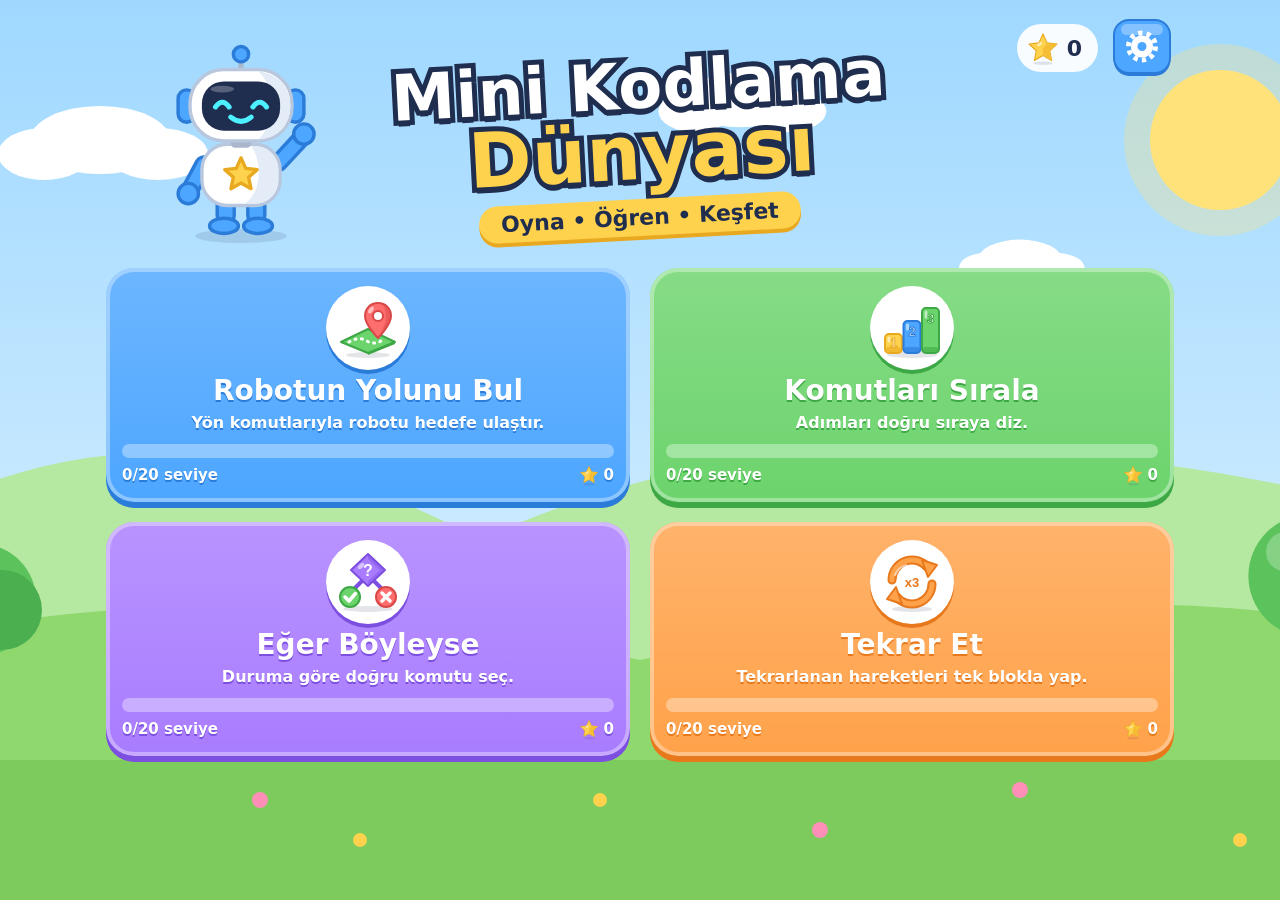
==== index.html @ a9fd4065 "refactor: son kontrol, temizlik ve README - Geçici deneme oyunu ve stilleri kaldırıldı - Kullanılmay" ====
<!doctype html>
<html lang="tr">
<head>
  <meta charset="utf-8">
  <meta name="viewport" content="width=device-width, initial-scale=1">
  <title>Mini Kodlama Dünyası</title>
  <link rel="icon" href="assets/icons/star.svg">
  <link rel="stylesheet" href="css/base.css">
  <link rel="stylesheet" href="css/screens/home.css">
  <link rel="stylesheet" href="css/screens/level-select.css">
  <link rel="stylesheet" href="css/screens/game.css">
  <link rel="stylesheet" href="css/games/path-finder.css">
  <link rel="stylesheet" href="css/games/command-order.css">
  <link rel="stylesheet" href="css/games/if-then.css">
  <link rel="stylesheet" href="css/games/repeat.css">
</head>
<body>
  <main id="app" class="app"></main>

  <!-- Sıra önemlidir: önce çekirdek, sonra oyunlar, ekranlar ve en son app.js -->
  <script src="js/core/config.js"></script>
  <script src="js/core/storage.js"></script>
  <script src="js/core/stars.js"></script>
  <script src="js/core/progress.js"></script>
  <script src="js/core/dom.js"></script>
  <script src="js/core/components.js"></script>
  <script src="js/core/drag-drop.js"></script>
  <script src="js/core/router.js"></script>
  <script src="js/core/games-registry.js"></script>
  <script src="js/games/path-finder/engine.js"></script>
  <script src="js/games/path-finder/levels.js"></script>
  <script src="js/games/path-finder/board-view.js"></script>
  <script src="js/games/path-finder/game.js"></script>
  <script src="js/games/command-order/engine.js"></script>
  <script src="js/games/command-order/levels.js"></script>
  <script src="js/games/command-order/game.js"></script>
  <script src="js/games/if-then/engine.js"></script>
  <script src="js/games/if-then/levels.js"></script>
  <script src="js/games/if-then/scene-view.js"></script>
  <script src="js/games/if-then/game.js"></script>
  <script src="js/games/repeat/engine.js"></script>
  <script src="js/games/repeat/levels.js"></script>
  <script src="js/games/repeat/game.js"></script>
  <script src="js/screens/settings-dialog.js"></script>
  <script src="js/screens/home-screen.js"></script>
  <script src="js/screens/level-select-screen.js"></script>
  <script src="js/screens/game-screen.js"></script>
  <script src="js/app.js"></script>
</body>
</html>
---- css/base.css ----
/* Ortak stiller: renk paleti, yazı, butonlar, kartlar ve üst çubuk.
   Renkler assets/ klasöründeki görsellerle aynı paletten gelir. */
:root {
  --yellow: #ffd24d;
  --yellow-dark: #e8a920;
  --blue: #4da6ff;
  --blue-dark: #2b7bd9;
  --green: #6cd46c;
  --green-dark: #3da845;
  --purple: #a97cff;
  --purple-dark: #7c4fe0;
  --orange: #ffa24a;
  --orange-dark: #e8781c;
  --red: #ff6e6e;
  --red-dark: #d94848;
  --navy: #1f2d4f;
  --white: #ffffff;
  --panel: rgba(255, 255, 255, 0.92);
  --shadow: rgba(31, 45, 79, 0.15);

  --radius-lg: 28px;
  --radius-md: 18px;
  --lip: 6px; /* Butonların altındaki kabarık kenar */
  --touch: 64px; /* Çocuk parmağı için en küçük dokunma alanı */
  --font: "Nunito", "Baloo 2", "Segoe UI Rounded", "Segoe UI", system-ui, sans-serif;
}

* { box-sizing: border-box; }

html, body { margin: 0; min-height: 100%; }

body {
  font-family: var(--font);
  font-size: 18px;
  color: var(--navy);
  background: #bde7ff url("../assets/backgrounds/meadow.svg") center / cover no-repeat fixed;
  -webkit-tap-highlight-color: transparent;
}

img { display: block; }

button {
  font: inherit;
  color: inherit;
  cursor: pointer;
  touch-action: manipulation;
}

button:disabled { cursor: not-allowed; }

:focus-visible { outline: 4px solid var(--navy); outline-offset: 3px; }

.app {
  max-width: 1100px;
  min-height: 100vh;
  margin: 0 auto;
  padding: 16px;
}

.screen { display: flex; flex-direction: column; gap: 20px; }

/* Renk sınıfları: oyun kartları ve zorluk grupları bunları kullanır */
.color-blue, .group-medium { --tone: var(--blue); --tone-dark: var(--blue-dark); }
.color-green, .group-easy { --tone: var(--green); --tone-dark: var(--green-dark); }
.color-purple, .group-hard { --tone: var(--purple); --tone-dark: var(--purple-dark); }
.color-orange { --tone: var(--orange); --tone-dark: var(--orange-dark); }
.group-expert { --tone: var(--red); --tone-dark: var(--red-dark); }

/* Üst çubuk */
.top-bar {
  display: grid;
  grid-template-columns: 1fr auto 1fr;
  align-items: center;
  gap: 12px;
}

.top-bar-side { display: flex; align-items: center; gap: 10px; min-width: 0; }
.top-bar-right { justify-content: flex-end; }

.top-bar-title {
  display: flex;
  align-items: center;
  justify-content: center;
  gap: 10px;
  margin: 0;
  padding: 8px 24px;
  text-align: center;
  font-size: clamp(22px, 4vw, 34px);
  background: var(--panel);
  border-radius: var(--radius-md);
  box-shadow: 0 var(--lip) 0 var(--shadow);
}

.top-bar-icon { width: 44px; height: 44px; flex-shrink: 0; }

/* Butonlar */
.icon-button {
  width: var(--touch);
  height: var(--touch);
  padding: 0;
  border: 0;
  background: none;
  flex-shrink: 0;
  transition: transform 0.1s;
}

.icon-button img { width: 100%; height: 100%; }
.icon-button:active { transform: translateY(3px); }

.btn {
  min-height: var(--touch);
  padding: 0 28px;
  border: 0;
  border-radius: var(--radius-md);
  font-size: 20px;
  font-weight: 800;
  color: var(--white);
  background: var(--tone);
  box-shadow: 0 var(--lip) 0 var(--tone-dark);
  text-shadow: 0 2px 0 var(--tone-dark);
  transition: transform 0.1s, box-shadow 0.1s;
}

.btn:not(:disabled):active { transform: translateY(var(--lip)); box-shadow: none; }
.btn:disabled { opacity: 0.5; }
.btn-primary { --tone: var(--green); --tone-dark: var(--green-dark); }
.btn-secondary { --tone: var(--blue); --tone-dark: var(--blue-dark); }
.btn-danger { --tone: var(--red); --tone-dark: var(--red-dark); }
.btn-hint { --tone: var(--purple); --tone-dark: var(--purple-dark); }

.button-row { display: flex; flex-wrap: wrap; justify-content: center; gap: 12px; }

/* Kart ve yıldızlar */
.card {
  padding: 24px;
  background: var(--panel);
  border-radius: var(--radius-lg);
  box-shadow: 0 var(--lip) 0 var(--shadow);
}

.star-counter {
  display: flex;
  align-items: center;
  gap: 6px;
  padding: 6px 16px 6px 8px;
  font-size: 22px;
  font-weight: 800;
  background: var(--panel);
  border-radius: 999px;
}

.star-counter img { width: 36px; height: 36px; }
.star-row { display: flex; gap: 2px; }
.star-row img { width: 22px; height: 22px; }

/* İlerleme çubuğu */
.progress-bar {
  height: 14px;
  overflow: hidden;
  background: var(--shadow);
  border-radius: 999px;
}

.progress-bar-fill {
  display: block;
  width: var(--value, 0%);
  height: 100%;
  background: var(--green);
  border-radius: inherit;
  transition: width 0.4s;
}

/* Ayarlar penceresi */
.dialog {
  max-width: min(420px, calc(100vw - 32px));
  padding: 28px;
  border: 0;
  border-radius: var(--radius-lg);
  color: var(--navy);
  text-align: center;
}

.dialog[open] { display: flex; flex-direction: column; gap: 16px; }
.dialog h2, .dialog p { margin: 0; }
.dialog::backdrop { background: rgba(31, 45, 79, 0.45); }

/* Dar ekranlar (telefon) */
@media (max-width: 560px) {
  :root { --touch: 56px; }
  .top-bar { grid-template-columns: auto 1fr auto; gap: 8px; }
  .top-bar-title { padding: 6px 12px; gap: 6px; }
  .top-bar-icon { width: 32px; height: 32px; }
  .star-counter { font-size: 18px; padding: 4px 12px 4px 6px; }
  .star-counter img { width: 28px; height: 28px; }
}

/* Sürükle-bırak */
.is-draggable { touch-action: none; user-select: none; -webkit-user-select: none; }
.is-draggable img { -webkit-user-drag: none; }
.is-drag-source { opacity: 0.35; }
.is-drop-over { outline: 4px dashed var(--navy); outline-offset: 2px; }

.drag-ghost {
  position: fixed;
  top: 0;
  left: 0;
  z-index: 100;
  margin: 0;
  pointer-events: none;
  opacity: 0.9;
  rotate: 3deg;
}
---- css/screens/home.css ----
/* Ana ekran */
.home-header {
  display: flex;
  justify-content: flex-end;
  align-items: center;
  gap: 12px;
}

/* Başlık satırı: geniş ekranda robot solda, logo ortada.
   Üçüncü boş sütun, logonun sayfanın tam ortasında kalmasını sağlar. */
.home-hero {
  display: grid;
  grid-template-columns: 1fr auto 1fr;
  align-items: center;
  gap: 16px;
  margin-top: -56px; /* Logo, yıldız sayacıyla aynı satıra yaklaşsın */
  pointer-events: none;
}

/* Logo: yazı olarak çizilir, böylece her boyutta net görünür */
.home-title {
  grid-column: 2;
  display: flex;
  flex-direction: column;
  align-items: center;
  gap: 10px;
}

.logo {
  display: flex;
  flex-direction: column;
  align-items: center;
  margin: 0;
  line-height: 0.95;
  font-weight: 900;
  letter-spacing: 0.5px;
  transform: rotate(-3deg);
}

.logo span {
  paint-order: stroke fill;
  -webkit-text-stroke: 10px var(--navy);
  text-shadow: 0 6px 0 var(--navy);
}

.logo-top { font-size: clamp(36px, 7vw, 64px); color: var(--white); }
.logo-bottom { font-size: clamp(42px, 8vw, 76px); color: var(--yellow); }

.home-tagline {
  margin: 0;
  padding: 6px 22px;
  font-size: clamp(17px, 2.4vw, 22px);
  font-weight: 900;
  color: var(--navy);
  background: var(--yellow);
  border-radius: 999px;
  box-shadow: 0 4px 0 var(--yellow-dark);
  transform: rotate(-3deg);
}

.home-robot {
  grid-column: 1;
  grid-row: 1;
  width: 170px;
  height: auto;
  justify-self: center;
  animation: robot-wave 3s ease-in-out infinite;
  transform-origin: bottom center;
}

@keyframes robot-wave {
  0%, 100% { transform: rotate(0deg); }
  50% { transform: rotate(-3deg) translateY(-6px); }
}

.game-grid {
  display: grid;
  grid-template-columns: repeat(2, 1fr);
  gap: 20px;
}

/* Oyun kartı */
.game-card {
  display: flex;
  flex-direction: column;
  align-items: center;
  gap: 6px;
  padding: 18px 16px 16px;
  border: 0;
  border-radius: var(--radius-lg);
  text-align: center;
  color: var(--white);
  background: linear-gradient(to bottom, rgba(255, 255, 255, 0.18), rgba(255, 255, 255, 0)) var(--tone);
  box-shadow: 0 var(--lip) 0 var(--tone-dark), inset 0 0 0 4px rgba(255, 255, 255, 0.35);
  text-shadow: 0 2px 0 var(--tone-dark);
  transition: transform 0.1s, box-shadow 0.1s;
}

.game-card:hover { transform: translateY(-3px); }
.game-card:active { transform: translateY(var(--lip)); box-shadow: inset 0 0 0 4px rgba(255, 255, 255, 0.35); }

.game-card-icon {
  display: grid;
  place-items: center;
  width: 84px;
  height: 84px;
  background: var(--white);
  border-radius: 50%;
  box-shadow: 0 4px 0 var(--tone-dark);
}

.game-card-icon img { width: 64px; height: 64px; }
.game-card-title { font-size: clamp(22px, 2.6vw, 28px); font-weight: 900; line-height: 1.1; }
.game-card-desc { font-size: 16px; font-weight: 700; }

.game-card-progress {
  display: flex;
  flex-direction: column;
  gap: 6px;
  width: 100%;
  margin-top: 6px;
}

.game-card-stats {
  display: flex;
  justify-content: space-between;
  align-items: center;
  font-size: 15px;
  font-weight: 800;
}

.game-card-stars { display: flex; align-items: center; gap: 4px; }
.game-card-stars img { width: 22px; height: 22px; }

/* Kartın üzerinde beyaz ilerleme çubuğu */
.game-card .progress-bar { background: rgba(255, 255, 255, 0.35); }
.game-card .progress-bar-fill { background: var(--white); }

/* Tablet: robot küçülür, başlığın solunda kalır */
@media (max-width: 860px) {
  .home-hero { margin-top: -40px; }
  .home-robot { width: 120px; }
}

/* Telefon: kartlar tek sütun. Logo ortalamak yerine robotun yanındaki alanı doldurur. */
@media (max-width: 560px) {
  .game-grid { grid-template-columns: 1fr; }
  .home-hero { grid-template-columns: auto 1fr; gap: 8px; margin-top: 0; }
  .home-title { grid-column: 2; }
  .home-robot { width: 76px; }
  .logo-top { font-size: 28px; }
  .logo-bottom { font-size: 34px; }
  .logo span { -webkit-text-stroke-width: 7px; text-shadow: 0 3px 0 var(--navy); }
  .home-tagline { padding: 4px 14px; font-size: 15px; }
}

@media (prefers-reduced-motion: reduce) {
  .home-robot { animation: none; }
}
---- css/screens/level-select.css ----
/* Seviye seçimi */
.level-groups {
  display: grid;
  grid-template-columns: repeat(4, 1fr);
  gap: 18px;
  align-items: start;
}

@media (max-width: 960px) {
  .level-groups { grid-template-columns: repeat(2, 1fr); }
}

@media (max-width: 560px) {
  .level-groups { grid-template-columns: 1fr; }
}

/* Grup paneli: başlık grubun renginde, gövde aynı rengin açık tonunda */
.level-group {
  overflow: hidden;
  background: color-mix(in srgb, var(--tone) 14%, var(--white));
  border: 4px solid var(--tone);
  border-radius: var(--radius-lg);
  box-shadow: 0 var(--lip) 0 var(--tone-dark);
}

.level-group-title {
  display: flex;
  align-items: center;
  justify-content: space-between;
  gap: 8px;
  margin: 0;
  padding: 10px 16px;
  font-size: 26px;
  color: var(--white);
  background: var(--tone);
  text-shadow: 0 2px 0 var(--tone-dark);
}

.level-group-count {
  padding: 2px 12px;
  font-size: 17px;
  background: rgba(255, 255, 255, 0.28);
  border-radius: 999px;
}

.group-lock { width: 32px; height: 32px; }

.level-group-hint {
  margin: 12px 14px 0;
  padding: 6px 10px;
  text-align: center;
  font-size: 15px;
  font-weight: 800;
  color: var(--tone-dark);
  background: var(--white);
  border-radius: var(--radius-md);
}

/* Kilitli grup soluk görünür */
.level-group.is-locked {
  background: color-mix(in srgb, var(--tone) 6%, var(--white));
  border-color: color-mix(in srgb, var(--tone) 55%, var(--white));
  box-shadow: 0 var(--lip) 0 var(--shadow);
}

.level-group.is-locked .level-group-title { background: color-mix(in srgb, var(--tone) 55%, var(--white)); }

.level-list { display: flex; flex-direction: column; gap: 10px; padding: 14px; }

/* Seviye butonu */
.level-button {
  display: flex;
  align-items: center;
  justify-content: space-between;
  gap: 12px;
  min-height: var(--touch);
  padding: 6px 16px 6px 6px;
  border: 0;
  border-radius: 999px;
  background: var(--white);
  box-shadow: 0 4px 0 var(--shadow);
  transition: transform 0.1s, box-shadow 0.1s;
}

.level-button:not(:disabled):hover { transform: translateY(-2px); }
.level-button:not(:disabled):active { transform: translateY(4px); box-shadow: none; }
.level-button.is-locked { opacity: 0.6; box-shadow: none; background: rgba(255, 255, 255, 0.6); }
.level-button.is-locked .level-number { filter: grayscale(0.6); }

/* Sıradaki seviye: nabız gibi atan bir halka ile vurgulanır */
.level-button.is-next {
  box-shadow: 0 4px 0 var(--shadow), 0 0 0 4px var(--yellow);
  animation: next-level-pulse 1.6s ease-in-out infinite;
}

@keyframes next-level-pulse {
  0%, 100% { box-shadow: 0 4px 0 var(--shadow), 0 0 0 4px var(--yellow); }
  50% { box-shadow: 0 4px 0 var(--shadow), 0 0 0 9px rgba(255, 210, 77, 0.45); }
}

@media (prefers-reduced-motion: reduce) {
  .level-button.is-next { animation: none; }
}

.level-number {
  display: grid;
  place-items: center;
  width: 48px;
  height: 48px;
  font-size: 22px;
  font-weight: 900;
  color: var(--white);
  background: var(--tone);
  border-radius: 50%;
  box-shadow: inset 0 -4px 0 var(--tone-dark);
  text-shadow: 0 2px 0 var(--tone-dark);
}

.level-button .star-row img { width: 28px; height: 28px; }
.level-lock { width: 30px; height: 30px; }
---- css/screens/game.css ----
/* Oyun ekranı */
.level-badge {
  padding: 8px 16px;
  font-weight: 800;
  white-space: nowrap;
  color: var(--white);
  background: var(--tone);
  border-radius: 999px;
  text-shadow: 0 2px 0 var(--tone-dark);
}

/* Oyunlarda robotun konuşma balonu */
.speech-bubble { display: flex; align-items: center; gap: 12px; }
.speech-robot { width: 56px; height: auto; flex-shrink: 0; }

.speech-message {
  flex: 1;
  margin: 0;
  padding: 12px 18px;
  font-size: 20px;
  font-weight: 800;
  background: var(--panel);
  border-radius: var(--radius-md);
  box-shadow: 0 4px 0 var(--shadow);
}

/* Oyunların ortak dış düzeni: balon, oyun alanı ve kontroller alt alta */
.game-layout { display: flex; flex-direction: column; gap: 16px; width: 100%; }

/* Tek sütun ekran genişliğini aşmaz; içeriği geniş oyunlar (ör. uzun yol) kendi içinde kayar */
.game-stage { display: grid; grid-template-columns: minmax(0, 1fr); place-items: center; min-height: 50vh; }

.result-panel {
  display: flex;
  flex-direction: column;
  align-items: center;
  gap: 16px;
  max-width: 560px;
  text-align: center;
}

.result-panel h2 { margin: 0; font-size: 28px; }
.result-panel .star-row img { width: 64px; height: 64px; }

@media (max-width: 560px) {
  .level-badge { padding: 6px 10px; font-size: 13px; white-space: normal; text-align: center; }
  .game-screen .top-bar-title { font-size: 18px; }
  .speech-message { font-size: 17px; padding: 10px 14px; }
  .speech-robot { width: 44px; }
}
---- css/games/path-finder.css ----
/* Robotun Yolunu Bul */

/* Harita solda, kontroller sağda */
.pf-main {
  display: grid;
  grid-template-columns: 1fr auto;
  align-items: start;
  gap: 16px;
}

/* Izgara harita */
.pf-board {
  position: relative;
  display: grid;
  /* Satır ve sütunlar eşit tutulur; taş görseli bulunduğu satırı büyütmez, iz kareleri hizalı kalır */
  grid-template-columns: repeat(var(--cols), minmax(0, 1fr));
  grid-template-rows: repeat(var(--rows), minmax(0, 1fr));
  width: 100%;
  max-width: calc(var(--cols) * 104px);
  aspect-ratio: var(--cols) / var(--rows);
  justify-self: center;
  overflow: hidden;
  border: 6px solid var(--green-dark);
  border-radius: var(--radius-md);
  box-shadow: 0 var(--lip) 0 rgba(31, 45, 79, 0.2);
}

.pf-tile { display: grid; place-items: center; min-width: 0; min-height: 0; }
.tile-light { background: #a6e682; }
.tile-dark { background: #92da6c; }
.tile-water { background: url("../../assets/puzzles/tile-water.svg") center / cover; }
.pf-object { width: 80%; height: 80%; }

/* Haritanın üstündeki parçalar: robot, bayrak, altın, ipucu işareti */
.pf-piece {
  position: absolute;
  top: 0;
  left: 0;
  display: grid;
  place-items: center;
  width: calc(100% / var(--cols));
  height: calc(100% / var(--rows));
  transform: translate(calc(var(--x) * 100%), calc(var(--y) * 100%));
  pointer-events: none;
}

.pf-piece[hidden] { display: none; }
.pf-piece img { width: 78%; height: 78%; object-fit: contain; }

.pf-start, .pf-trail { z-index: 1; }
.pf-goal, .pf-coin { z-index: 2; }
.pf-hint-marker { z-index: 3; }
.pf-robot { z-index: 4; transition: transform 0.4s ease-in-out; }
.pf-robot img { width: 88%; height: 88%; }

/* Başlangıç karesi: kesik çizgili lacivert çerçeve */
.pf-start::after {
  content: "";
  width: 88%;
  height: 88%;
  border: 4px dashed var(--navy);
  border-radius: 14px;
  background: rgba(255, 255, 255, 0.35);
}

/* Robotun izi: sarı zemin üstünde gidilen yönü gösteren ok */
.pf-trail::before,
.pf-trail::after { content: ""; grid-area: 1 / 1; }

.pf-trail::before {
  width: 100%;
  height: 100%;
  background: rgba(255, 210, 77, 0.45);
}

.pf-trail::after {
  width: 40%;
  height: 40%;
  background: var(--navy);
  clip-path: var(--arrow);
  animation: pf-trail-in 0.3s ease-out;
}

/* Her yön için ayrı ok şekli; döndürme kenarlarda ince çizgi bıraktığı için kullanılmaz */
.pf-trail[data-direction="right"] { --arrow: polygon(0 30%, 50% 30%, 50% 0, 100% 50%, 50% 100%, 50% 70%, 0 70%); }
.pf-trail[data-direction="left"] { --arrow: polygon(100% 30%, 50% 30%, 50% 0, 0 50%, 50% 100%, 50% 70%, 100% 70%); }
.pf-trail[data-direction="down"] { --arrow: polygon(30% 0, 70% 0, 70% 50%, 100% 50%, 50% 100%, 0 50%, 30% 50%); }
.pf-trail[data-direction="up"] { --arrow: polygon(30% 100%, 70% 100%, 70% 50%, 100% 50%, 50% 0, 0 50%, 30% 50%); }

@keyframes pf-trail-in {
  from { opacity: 0; scale: 0.4; }
}

.pf-coin.is-collected img { animation: coin-collect 0.5s forwards; }

@keyframes coin-collect {
  50% { transform: scale(1.4) translateY(-20%); opacity: 1; }
  100% { transform: scale(0.4) translateY(-60%); opacity: 0; }
}

.pf-hint-marker::after {
  content: "";
  width: 86%;
  height: 86%;
  border: 5px dashed var(--yellow);
  border-radius: 14px;
  background: rgba(255, 210, 77, 0.35);
  animation: pf-pulse 1s ease-in-out infinite;
}

/* Çarpma: robot gideceği yöne doğru sarsılır */
.pf-robot[data-direction="up"] { --bx: 0; --by: -1; }
.pf-robot[data-direction="down"] { --bx: 0; --by: 1; }
.pf-robot[data-direction="left"] { --bx: -1; --by: 0; }
.pf-robot[data-direction="right"] { --bx: 1; --by: 0; }
.pf-robot.is-bumping img { animation: pf-bump 0.4s ease-in-out; }

@keyframes pf-bump {
  40% { transform: translate(calc(var(--bx) * 22%), calc(var(--by) * 22%)) rotate(6deg); }
  70% { transform: translate(calc(var(--bx) * -6%), calc(var(--by) * -6%)) rotate(-4deg); }
}

.pf-robot.is-happy img { animation: pf-jump 0.45s ease-in-out 2; }

@keyframes pf-jump {
  50% { transform: translateY(-22%); }
}

@keyframes pf-pulse {
  50% { transform: scale(0.88); opacity: 0.6; }
}

/* Kontrol paneli */
.pf-controls {
  display: flex;
  flex-direction: column;
  align-items: stretch;
  gap: 14px;
  width: 270px;
  padding: 18px;
}

.pf-pad {
  display: grid;
  grid-template-columns: repeat(3, 72px);
  grid-template-areas: ". up ." "left . right" ". down .";
  justify-content: center;
  gap: 4px;
}

.pad-up { grid-area: up; }
.pad-left { grid-area: left; }
.pad-right { grid-area: right; }
.pad-down { grid-area: down; }

.pf-pad-button {
  width: 72px;
  height: 72px;
  padding: 0;
  border: 0;
  border-radius: 20px;
  background: none;
  transition: transform 0.1s;
}

.pf-pad-button img { width: 100%; height: 100%; }
.pf-pad-button:not(:disabled):active { transform: translateY(4px); }
.pf-pad-button:disabled { opacity: 0.45; }
.pf-pad-button.is-hint { animation: pf-hint-ring 1s ease-in-out infinite; }

@keyframes pf-hint-ring {
  50% { box-shadow: 0 0 0 8px rgba(255, 210, 77, 0.8); }
}

.pf-run { min-height: 72px; font-size: 26px; }

.pf-secondary-actions { display: grid; grid-template-columns: repeat(3, 1fr); gap: 8px; }
.pf-secondary-actions .btn { min-height: 52px; padding: 0 6px; font-size: 16px; }

/* Komut listesi: komutlar soldan dizilir, satır dolunca alta geçer.
   Sayaç kutunun sağ üst köşesinde rozet olarak durur; kutu boşken satırın sağında görünür. */
.pf-program {
  --chip-size: 64px;
  position: relative;
  display: grid;
  gap: 8px;
  padding: 18px 18px 12px;
}

.pf-program-count {
  position: absolute;
  top: -14px;
  right: 18px;
  z-index: 1;
  padding: 2px 12px;
  font-weight: 800;
  white-space: nowrap;
  background: var(--white);
  border-radius: 999px;
  box-shadow: 0 2px 0 var(--shadow);
}

.pf-program-list:empty { display: none; }
.pf-program-list:empty + .pf-program-count { position: static; justify-self: end; background: var(--shadow); box-shadow: none; }
.pf-program:has(.pf-program-list:empty) { padding-top: 12px; }

.pf-program-list {
  display: flex;
  flex-wrap: wrap;
  gap: 10px;
  margin: 0;
  padding: 6px 0 0 6px;
  list-style: none;
}

.pf-chip {
  position: relative;
  width: var(--chip-size);
  height: var(--chip-size);
  padding: 0;
  border: 0;
  border-radius: 18px;
  background: none;
  transition: transform 0.15s, box-shadow 0.15s;
}

.pf-chip img { width: 100%; height: 100%; }

.pf-chip-number {
  position: absolute;
  top: -6px;
  left: -6px;
  display: grid;
  place-items: center;
  width: 24px;
  height: 24px;
  font-size: 13px;
  font-weight: 900;
  color: var(--white);
  background: var(--navy);
  border-radius: 50%;
}

.pf-chip.is-selected { transform: translateY(-4px); box-shadow: 0 0 0 4px var(--navy); }
.pf-chip.is-active { transform: scale(1.12); box-shadow: 0 0 0 5px var(--yellow); }
.pf-chip.is-wrong { box-shadow: 0 0 0 5px var(--red); animation: pf-shake 0.4s; }

@keyframes pf-shake {
  25% { transform: translateX(-5px); }
  75% { transform: translateX(5px); }
}

.pf-edit-bar { display: flex; flex-wrap: wrap; gap: 8px; }
.pf-edit-bar[hidden] { display: none; }
.pf-edit-button { --tone: var(--blue); --tone-dark: var(--blue-dark); min-height: 52px; padding: 0 16px; font-size: 17px; }

/* Tablet ve telefon: kontroller haritanın altına iner.
   Yön tuşları solda, Başlat sağda, diğer butonlar alt satırda. */
@media (max-width: 760px) {
  .pf-main { grid-template-columns: 1fr; }
  .pf-controls {
    display: grid;
    grid-template-columns: auto 1fr;
    align-items: center;
    width: 100%;
  }
  .pf-run { align-self: center; justify-self: center; width: min(100%, 200px); }
  .pf-secondary-actions { grid-column: 1 / -1; }
}

@media (max-width: 560px) {
  .pf-pad { grid-template-columns: repeat(3, 52px); }
  .pf-pad-button { width: 52px; height: 52px; }
  .pf-controls { padding: 12px; gap: 10px; }
  .pf-run { min-height: 64px; padding: 0 10px; font-size: 22px; white-space: nowrap; }
  .pf-secondary-actions .btn { min-height: 48px; }
  .pf-program { --chip-size: 54px; padding: 18px 12px 12px; }
  .pf-program-count { right: 12px; font-size: 15px; }
}

@media (prefers-reduced-motion: reduce) {
  .pf-robot { transition-duration: 0.12s; }
  .pf-hint-marker::after, .pf-pad-button.is-hint { animation: none; }
}
---- css/games/command-order.css ----
/* Komutları Sırala */

/* Görev kartı solda, kutular ve kartlar sağda */
.co-main {
  display: grid;
  grid-template-columns: 220px 1fr;
  align-items: start;
  gap: 16px;
}

.co-task {
  display: flex;
  flex-direction: column;
  align-items: center;
  gap: 8px;
  padding: 20px 14px;
  text-align: center;
}

.co-task-icon { font-size: 96px; line-height: 1; }
.co-task-title { margin: 0; font-size: 24px; }

/* Kart ve kutu boyutu tek yerde tanımlanır */
.co-board {
  --card-w: 132px;
  --card-h: 112px;
  display: flex;
  flex-direction: column;
  gap: 16px;
  padding: 18px;
}

/* Numaralı kutular; Zor ve Uzman seviyelerinde aşama başlıklarıyla gruplanır */
.co-slots { display: flex; flex-wrap: wrap; justify-content: center; gap: 12px 20px; }
.co-stage { display: flex; flex-direction: column; gap: 6px; }

.co-stage-title {
  margin: 0;
  padding: 2px 12px;
  align-self: flex-start;
  font-size: 15px;
  font-weight: 800;
  color: var(--white);
  background: var(--navy);
  border-radius: 999px;
}

.co-stage-slots { display: flex; flex-wrap: wrap; gap: 10px; }

.co-slot {
  width: var(--card-w);
  height: var(--card-h);
  border-radius: 18px;
}

.co-slot-empty {
  width: 100%;
  height: 100%;
  font: inherit;
  font-size: 36px;
  font-weight: 900;
  color: rgba(31, 45, 79, 0.35);
  background: rgba(31, 45, 79, 0.06);
  border: 4px dashed rgba(31, 45, 79, 0.3);
  border-radius: 18px;
}

.co-slot.is-target .co-slot-empty {
  color: var(--navy);
  border-color: var(--navy);
  background: rgba(255, 210, 77, 0.35);
}

.co-slot.is-wrong .co-card { box-shadow: 0 0 0 5px var(--red); animation: co-shake 0.4s; }
.co-slot.is-hint .co-slot-empty,
.co-slot.is-hint .co-card { animation: co-hint 1s ease-in-out infinite; }
.co-slots.is-solved .co-card { animation: co-pop 0.5s ease-out; }

/* Karışık kartların durduğu havuz */
.co-pool {
  display: flex;
  flex-wrap: wrap;
  justify-content: center;
  gap: 10px;
  min-height: 132px;
  padding: 10px;
  border-top: 3px solid rgba(31, 45, 79, 0.12);
  border-radius: 18px;
}

.co-pool:empty::before {
  content: "Bütün kartlar yerleşti";
  align-self: center;
  font-weight: 800;
  color: rgba(31, 45, 79, 0.45);
}

/* Adım kartı: üstte büyük resim, altta kısa yazı */
.co-card {
  --tone: var(--blue);
  --tone-dark: var(--blue-dark);
  display: flex;
  flex-direction: column;
  align-items: center;
  justify-content: center;
  gap: 4px;
  width: var(--card-w);
  height: var(--card-h);
  padding: 6px;
  font: inherit;
  color: var(--white);
  background: var(--tone);
  border: 0;
  border-radius: 18px;
  box-shadow: 0 var(--lip) 0 var(--tone-dark);
  transition: transform 0.1s;
}

.co-card:not(:disabled):active { transform: translateY(3px); }
.co-card.is-hint { animation: co-hint 1s ease-in-out infinite; }
.co-card-icon { font-size: 40px; line-height: 1; }
/* Uzun kelime kartın dışına taşmasın diye gerekirse bölünür */
.co-card-text { font-size: 16px; font-weight: 800; line-height: 1.15; overflow-wrap: anywhere; text-shadow: 0 2px 0 var(--tone-dark); }

.co-tone-1 { --tone: var(--green); --tone-dark: var(--green-dark); }
.co-tone-2 { --tone: var(--orange); --tone-dark: var(--orange-dark); }
.co-tone-3 { --tone: var(--purple); --tone-dark: var(--purple-dark); }
.co-tone-4 { --tone: var(--red); --tone-dark: var(--red-dark); }

.co-actions { display: grid; grid-template-columns: 2fr 1fr 1fr; gap: 10px; }
.co-actions .btn { min-height: 60px; padding: 0 10px; }
.co-check { font-size: 22px; }

@keyframes co-shake {
  25% { transform: translateX(-5px); }
  75% { transform: translateX(5px); }
}

@keyframes co-hint {
  50% { box-shadow: 0 0 0 8px rgba(255, 210, 77, 0.9); }
}

@keyframes co-pop {
  50% { transform: scale(1.08); }
}

/* Tablet ve telefon: görev kartı üstte yatay bir şerit olur */
@media (max-width: 760px) {
  .co-main { grid-template-columns: 1fr; }
  .co-task { flex-direction: row; justify-content: center; padding: 10px 14px; }
  .co-task-icon { font-size: 48px; }
  .co-task-title { font-size: 22px; }
}

@media (max-width: 560px) {
  /* Üç kart yan yana sığar */
  .co-board { --card-w: 100px; --card-h: 94px; padding: 10px; gap: 12px; }
  .co-slots { gap: 8px 10px; }
  .co-stage-slots { gap: 8px; }
  .co-card { padding: 3px; }
  .co-card-icon { font-size: 28px; }
  .co-card-text { font-size: 14px; }
  .co-slot-empty { font-size: 28px; }
  .co-pool { gap: 8px; min-height: 100px; padding: 8px 0; }
  .co-actions .btn { min-height: 54px; font-size: 16px; }
  .co-check { font-size: 18px; }
}

@media (prefers-reduced-motion: reduce) {
  .co-card.is-hint, .co-slot.is-hint .co-slot-empty, .co-slot.is-hint .co-card { animation: none; outline: 5px solid var(--yellow); }
}
---- css/games/if-then.css ----
/* Eğer Böyleyse */

/* Robotun yolu: başlangıç, yol kareleri ve bayrak tek sırada. Dar ekranda yatay kayar. */
.if-scene { padding: 14px; }
.if-lane-scroll { overflow-x: auto; scrollbar-width: thin; }

.if-lane {
  --cell: 76px;
  position: relative;
  display: grid;
  grid-template-columns: repeat(var(--count), var(--cell));
  width: max-content;
  margin: 0 auto;
}

.if-cell { position: relative; display: grid; place-items: center; width: var(--cell); height: var(--cell); }
.if-path { background: url("../../assets/puzzles/tile-path.svg") center / cover; }
.if-water { background: url("../../assets/puzzles/tile-water.svg") center / cover; }
.if-object { width: 78%; height: 78%; object-fit: contain; transition: transform 0.3s, opacity 0.3s; }

.if-start::after {
  content: "";
  position: absolute;
  inset: 8%;
  border: 4px dashed var(--navy);
  border-radius: 14px;
  opacity: 0.5;
}

/* Kare etkileri: köprü, açılan kapı, toplanan yıldız */
.kind-water.is-bridged::after {
  content: "";
  position: absolute;
  inset: 28% 0;
  background: repeating-linear-gradient(90deg, #b97a3d 0 12px, #8c5a2b 12px 16px);
  border-block: 5px solid #5e3a17;
  animation: if-pop-in 0.3s ease-out;
}

.kind-door.is-open .if-object { transform: perspective(160px) rotateY(-70deg); transform-origin: left center; opacity: 0.6; }
.kind-star.is-collected .if-object { animation: if-collect 0.5s forwards; }
.if-cell.is-wrong { box-shadow: inset 0 0 0 5px var(--red); }
.if-cell.is-hint { animation: if-cell-hint 1s ease-in-out infinite; }

.if-robot {
  position: absolute;
  top: 0;
  left: 0;
  z-index: 2;
  display: grid;
  place-items: center;
  width: var(--cell);
  height: var(--cell);
  transform: translateX(calc(var(--x, 0) * 100%));
  transition: transform 0.5s ease-in-out;
  pointer-events: none;
}

.if-robot img { width: 86%; height: 86%; }
.if-robot.is-jumping img { animation: if-jump 0.6s ease-in-out; }
.if-robot.is-bumping img { animation: if-bump 0.4s ease-in-out; }
.if-robot.is-happy img { animation: if-jump 0.45s ease-in-out 2; }

/* Kurallar solda, bloklar ve düğmeler sağda */
.if-main { display: grid; grid-template-columns: 1fr 1fr; align-items: start; gap: 16px; }
.if-program, .if-side { padding: 18px; }
.if-side { display: flex; flex-direction: column; gap: 14px; }
.if-rules { display: flex; flex-direction: column; gap: 12px; }

/* Kural bloğu: üstte mavi "Eğer ... varsa", altında içeri girmiş hareket kutusu */
.if-rule { display: flex; flex-direction: column; align-items: flex-start; }

.if-rule-head {
  display: flex;
  flex-wrap: wrap;
  align-items: center;
  gap: 8px;
  min-height: 64px;
  padding: 6px 14px;
  font-size: 20px;
  font-weight: 900;
  color: var(--white);
  background: var(--blue);
  border-radius: 16px 16px 16px 0;
  box-shadow: 0 4px 0 var(--blue-dark);
  transition: box-shadow 0.2s;
}

.if-rule-body {
  display: flex;
  align-items: center;
  gap: 8px;
  margin-left: 22px;
  padding: 8px 12px 8px 10px;
  background: rgba(77, 166, 255, 0.12);
  border-left: 8px solid var(--blue);
  border-radius: 0 0 16px 0;
}

.if-arrow { font-size: 26px; font-weight: 900; color: var(--blue-dark); }

.if-rule.is-active .if-rule-head { box-shadow: 0 4px 0 var(--blue-dark), 0 0 0 5px var(--yellow); }
.if-rule.is-wrong .if-rule-head { box-shadow: 0 4px 0 var(--blue-dark), 0 0 0 5px var(--red); }
.if-rule.is-hint .if-rule-head { animation: if-rule-hint 1s ease-in-out infinite; }

/* Kutular */
.if-slot { border-radius: 14px; }
.if-slot-condition { width: 112px; height: 52px; }
.if-slot-action { width: 168px; height: 56px; }
.if-slot > button { width: 100%; height: 100%; }

.if-slot-empty {
  font: inherit;
  font-size: 26px;
  font-weight: 900;
  color: rgba(31, 45, 79, 0.45);
  background: rgba(31, 45, 79, 0.06);
  border: 3px dashed rgba(31, 45, 79, 0.35);
  border-radius: 14px;
}

.if-rule-head .if-slot-empty { color: var(--white); background: rgba(255, 255, 255, 0.2); border-color: rgba(255, 255, 255, 0.85); }
.if-slot.is-target .if-slot-empty { color: var(--navy); background: rgba(255, 210, 77, 0.6); border-color: var(--navy); }

/* Bloklar: nesneler beyaz, hareketler renkli */
.if-block {
  --tone: var(--blue);
  --tone-dark: var(--blue-dark);
  display: inline-flex;
  align-items: center;
  justify-content: center;
  gap: 6px;
  min-height: 52px;
  padding: 4px 12px;
  font: inherit;
  font-size: 17px;
  font-weight: 800;
  border: 0;
  border-radius: 14px;
  transition: transform 0.1s;
}

.if-block:not(:disabled):active { transform: translateY(3px); }
.if-block-condition { color: var(--navy); background: var(--white); box-shadow: 0 4px 0 var(--shadow); }
.if-block-action { color: var(--white); background: var(--tone); box-shadow: 0 4px 0 var(--tone-dark); text-shadow: 0 2px 0 var(--tone-dark); }
.if-block-image { width: 36px; height: 36px; border-radius: 8px; object-fit: contain; }
.if-block-icon { font-size: 24px; text-shadow: none; }
.if-block.is-hint { animation: if-block-hint 1s ease-in-out infinite; }
.is-locked .if-block { cursor: default; }

.if-tone-green { --tone: var(--green); --tone-dark: var(--green-dark); }
.if-tone-orange { --tone: var(--orange); --tone-dark: var(--orange-dark); }
.if-tone-blue { --tone: var(--blue); --tone-dark: var(--blue-dark); }
.if-tone-purple { --tone: var(--purple); --tone-dark: var(--purple-dark); }
.if-tone-yellow { --tone: var(--yellow); --tone-dark: var(--yellow-dark); color: var(--navy); text-shadow: none; }

.if-palette { display: flex; flex-direction: column; gap: 12px; }
.if-palette-title { margin: 0 0 6px; font-size: 16px; color: rgba(31, 45, 79, 0.7); }
.if-palette-blocks { display: flex; flex-wrap: wrap; gap: 10px; }

.if-actions { display: grid; grid-template-columns: 2fr 1fr 1fr; gap: 10px; }
.if-actions .btn { min-height: 60px; padding: 0 10px; }
.if-run { font-size: 22px; }

@keyframes if-jump { 50% { transform: translateY(-45%); } }

@keyframes if-bump {
  40% { transform: translateX(22%) rotate(6deg); }
  70% { transform: translateX(-6%) rotate(-4deg); }
}

@keyframes if-collect {
  50% { transform: scale(1.4) translateY(-20%); opacity: 1; }
  100% { transform: scale(0.4) translateY(-60%); opacity: 0; }
}

@keyframes if-pop-in { from { opacity: 0; transform: scaleX(0.3); } }
@keyframes if-cell-hint { 50% { box-shadow: inset 0 0 0 6px var(--yellow); } }
@keyframes if-rule-hint { 50% { box-shadow: 0 4px 0 var(--blue-dark), 0 0 0 6px var(--yellow); } }
@keyframes if-block-hint { 50% { box-shadow: 0 4px 0 var(--tone-dark), 0 0 0 6px var(--yellow); } }

@media (max-width: 760px) {
  .if-main { grid-template-columns: 1fr; }
}

@media (max-width: 560px) {
  .if-lane { --cell: 54px; }
  .if-scene { padding: 8px; }
  .if-program, .if-side { padding: 12px; }
  .if-rule-head { min-height: 56px; padding: 6px 10px; font-size: 17px; }
  .if-rule-body { margin-left: 14px; }
  .if-slot-condition { width: 100px; height: 48px; }
  .if-slot-action { width: 150px; height: 52px; }
  .if-block { min-height: 48px; padding: 4px 10px; font-size: 16px; }
  .if-actions .btn { min-height: 54px; font-size: 16px; }
  .if-run { font-size: 18px; }
}

@media (prefers-reduced-motion: reduce) {
  .if-robot { transition-duration: 0.12s; }
  .if-cell.is-hint, .if-rule.is-hint .if-rule-head, .if-block.is-hint { animation: none; outline: 5px solid var(--yellow); }
}
---- css/games/repeat.css ----
/* Tekrar Et. Harita, yön tuşları ve komut kutusu path-finder.css sınıflarını kullanır. */

.rp-main-actions { display: grid; gap: 12px; }

/* "Tekrarla" bloğu ekleme düğmesi: turuncu, döngü simgesiyle */
.rp-add-repeat {
  --tone: var(--orange);
  --tone-dark: var(--orange-dark);
  display: flex;
  align-items: center;
  justify-content: center;
  gap: 10px;
  padding: 0 16px;
}

.rp-add-repeat img { width: 40px; height: 40px; }

/* Döngü simgesi turuncu zeminde kaybolmasın diye beyaz daire içinde durur */
.rp-add-repeat img,
.rp-repeat-label img { padding: 2px; background: var(--white); border-radius: 50%; }

.rp-program-list { align-items: flex-start; }

/* Turuncu tekrar bloğu: başlıkta sayı ve −/+ düğmeleri, gövdede içindeki oklar */
.rp-repeat-item { max-width: 100%; }

/* Başlık ve gövde yan yana durur; sığmazsa gövde alt satıra geçer */
.rp-repeat {
  --chip-size: 54px;
  display: flex;
  flex-wrap: wrap;
  align-items: center;
  gap: 8px 10px;
  padding: 8px 10px 10px;
  background: #ffe2c4;
  border: 4px solid var(--orange);
  border-radius: 20px;
  transition: box-shadow 0.15s;
}

.rp-repeat-head {
  position: relative;
  display: flex;
  align-items: center;
  gap: 6px;
}

.rp-repeat-head .pf-chip-number { top: -16px; left: -16px; }

.rp-repeat-label {
  display: flex;
  align-items: center;
  gap: 6px;
  min-height: 44px;
  padding: 0 12px;
  border: 0;
  border-radius: 14px;
  font-size: 17px;
  font-weight: 900;
  color: var(--white);
  white-space: nowrap;
  background: var(--orange);
  box-shadow: 0 4px 0 var(--orange-dark);
  text-shadow: 0 2px 0 var(--orange-dark);
}

.rp-repeat-label img { width: 28px; height: 28px; }

.rp-times-button {
  width: 40px;
  height: 40px;
  padding: 0;
  border: 0;
  border-radius: 50%;
  font-size: 24px;
  font-weight: 900;
  line-height: 1;
  color: var(--orange-dark);
  background: var(--white);
  box-shadow: 0 3px 0 var(--orange-dark);
}

.rp-times-button:disabled { opacity: 0.4; }

/* Çalışırken kaçıncı turda olunduğunu gösteren rozet */
.rp-round {
  padding: 2px 10px;
  font-weight: 900;
  color: var(--navy);
  background: var(--yellow);
  border-radius: 999px;
  animation: rp-pop 0.25s ease-out;
}

@keyframes rp-pop {
  from { scale: 0.6; }
}

.rp-repeat-body {
  flex: 1 1 auto;
  display: flex;
  flex-wrap: wrap;
  align-items: center;
  gap: 8px;
  min-height: calc(var(--chip-size) + 4px);
  margin: 0;
  padding: 4px 4px 4px 14px;
  list-style: none;
  border-left: 6px solid var(--orange);
  border-radius: 6px;
}

.rp-drop-hint {
  display: grid;
  place-items: center;
  min-width: var(--chip-size);
  height: var(--chip-size);
  padding: 0 12px;
  font-weight: 800;
  color: var(--orange-dark);
  border: 3px dashed var(--orange);
  border-radius: 16px;
}

/* İçine ok eklenen blok yeşil halkayla, seçili ya da çalışan blok lacivert/sarı halkayla gösterilir */
.rp-repeat.is-target { box-shadow: 0 0 0 5px var(--green); }
.rp-repeat.is-target .rp-drop-hint { animation: pf-pulse 1s ease-in-out infinite; }
.rp-repeat.is-selected:not(.is-target) { box-shadow: 0 0 0 5px var(--navy); }
.rp-repeat.is-running { box-shadow: 0 0 0 5px var(--yellow); }
.rp-repeat.is-wrong { box-shadow: 0 0 0 5px var(--red); }

.rp-leave-button { --tone: var(--orange); --tone-dark: var(--orange-dark); }

@media (max-width: 760px) {
  .rp-main-actions { justify-items: center; }
  .rp-add-repeat { width: min(100%, 200px); }
}

@media (max-width: 560px) {
  .rp-repeat { --chip-size: 46px; padding: 8px; }
  .rp-repeat-label { min-height: 40px; padding: 0 8px; font-size: 15px; }
  .rp-repeat-label .rp-label-word { display: none; }
  .rp-times-button { width: 36px; height: 36px; font-size: 22px; }
  .rp-add-repeat { min-height: 56px; font-size: 18px; }
  .rp-add-repeat img { width: 30px; height: 30px; }
}

@media (prefers-reduced-motion: reduce) {
  .rp-repeat.is-target .rp-drop-hint, .rp-round { animation: none; }
}
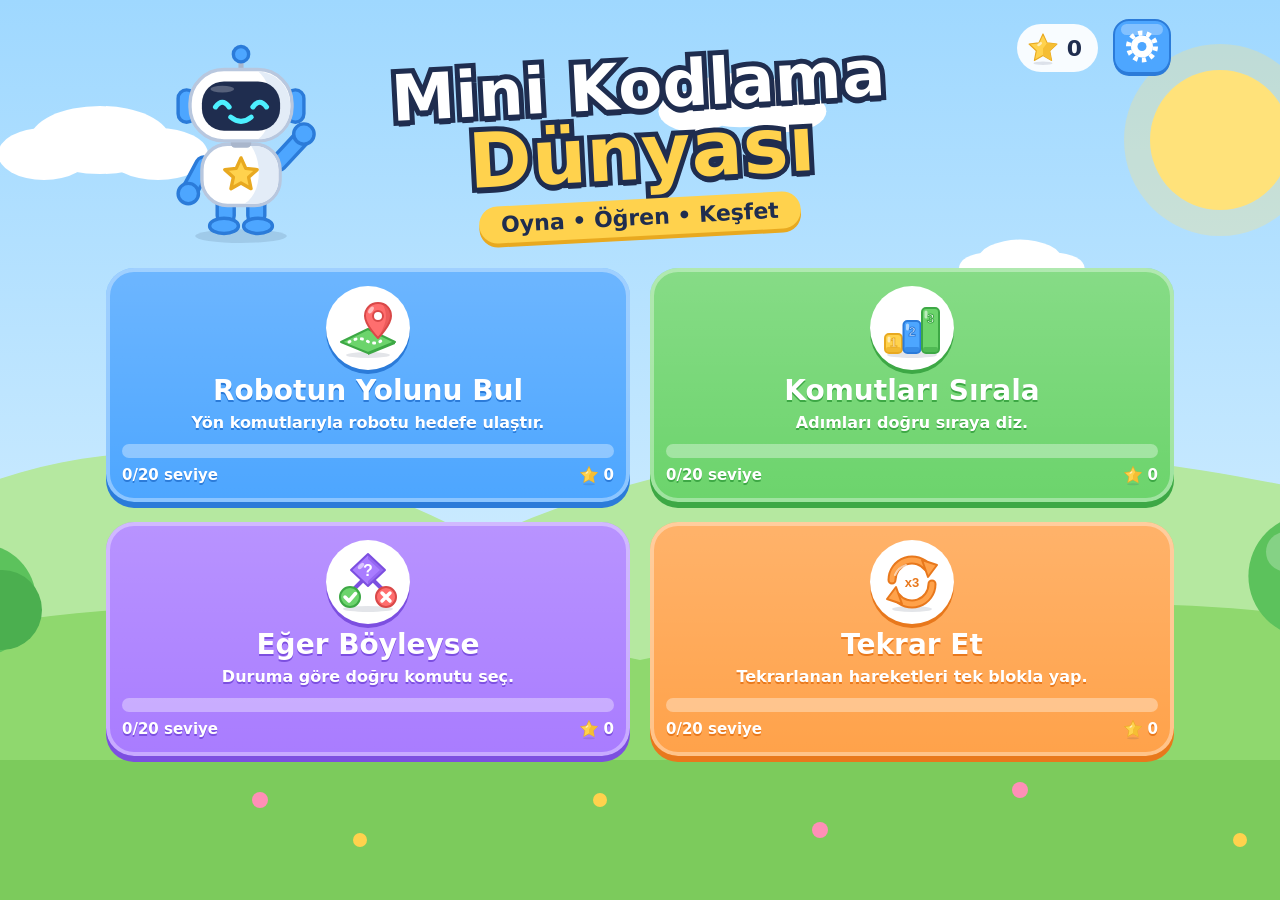
==== commit 2dabc66b: "feat: oyun açılamazsa Chrome ile açma uyarısı göster JavaScript çalıştırmayan görüntüleyicilerde (ör" ====
--- a/index.html
+++ b/index.html
@@ -15,7 +15,17 @@
   <link rel="stylesheet" href="css/games/repeat.css">
 </head>
 <body>
-  <main id="app" class="app"></main>
+  <main id="app" class="app">
+    <!-- Oyun başlayınca bu uyarı ekrandan kalkar. JavaScript çalışmayan bir görüntüleyicide
+         (örneğin tabletin dosya önizlemesi) ya da çok eski bir tarayıcıda ekranda kalır. -->
+    <div class="load-warning card" role="alert">
+      <div class="load-warning-icon" aria-hidden="true">🤖</div>
+      <h1>Oyun burada açılamadı</h1>
+      <p>Bu dosyayı <strong>Chrome</strong> veya <strong>Safari</strong> ile aç.</p>
+      <p class="load-warning-steps">Dosyaya basılı tut → <strong>Birlikte aç</strong> → <strong>Chrome</strong></p>
+      <p class="load-warning-note">Chrome'da da bu yazıyı görürsen Chrome'u güncelle.</p>
+    </div>
+  </main>
 
   <!-- Sıra önemlidir: önce çekirdek, sonra oyunlar, ekranlar ve en son app.js -->
   <script src="js/core/config.js"></script>
--- a/css/base.css
+++ b/css/base.css
@@ -59,6 +59,14 @@
 
 .screen { display: flex; flex-direction: column; gap: 20px; }
 
+/* Oyun açılamazsa görünen uyarı (index.html). Eski tarayıcılarda da çalışsın diye basit CSS kullanılır. */
+.load-warning { max-width: 520px; margin: 40px auto; text-align: center; font-size: 20px; }
+.load-warning h1 { margin: 8px 0 12px; font-size: 28px; }
+.load-warning p { margin: 10px 0; }
+.load-warning-icon { font-size: 64px; line-height: 1; }
+.load-warning-steps { padding: 10px; background: var(--yellow); border-radius: 14px; }
+.load-warning-note { font-size: 16px; opacity: 0.75; }
+
 /* Renk sınıfları: oyun kartları ve zorluk grupları bunları kullanır */
 .color-blue, .group-medium { --tone: var(--blue); --tone-dark: var(--blue-dark); }
 .color-green, .group-easy { --tone: var(--green); --tone-dark: var(--green-dark); }
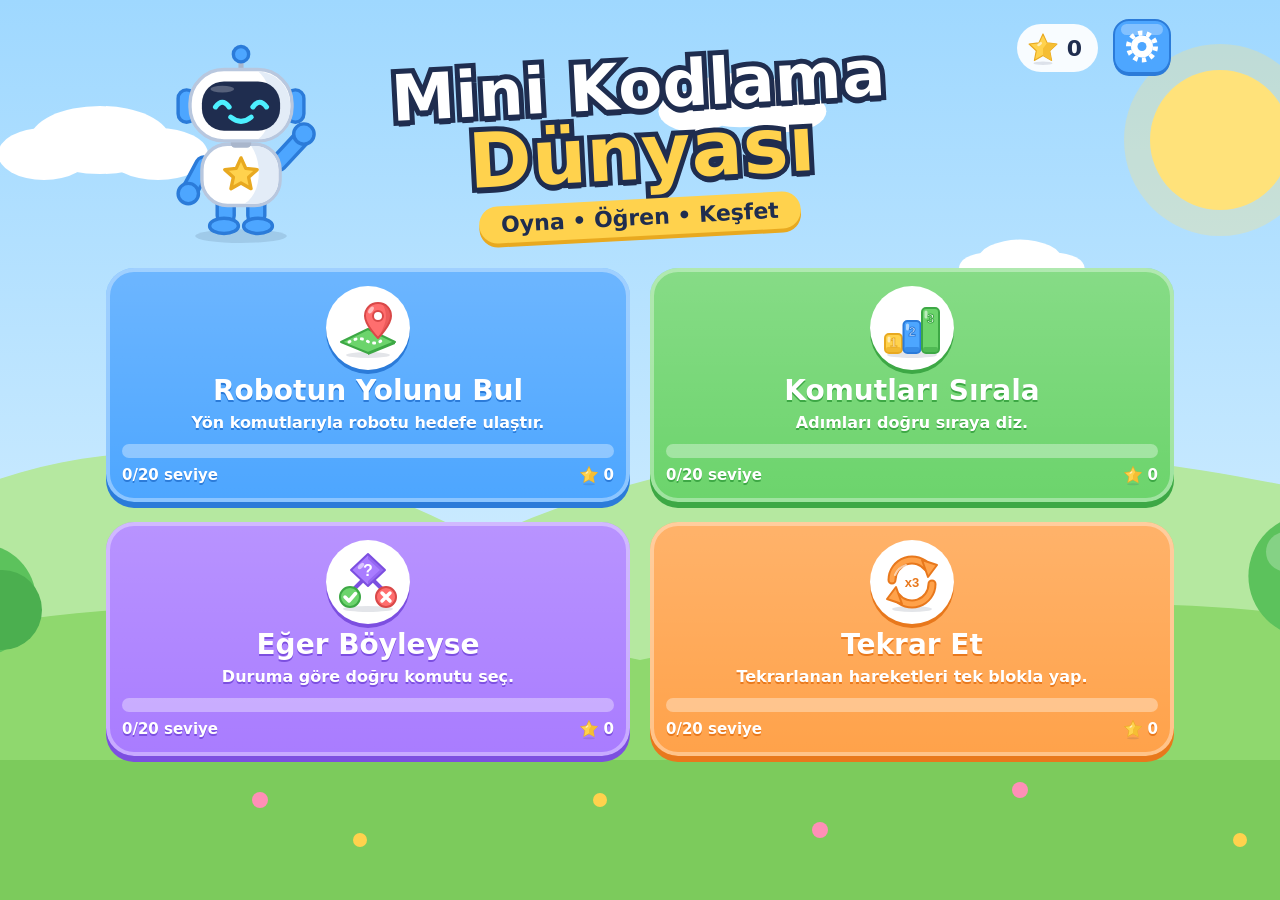
==== commit 8ff83f1a: "refactor: tekrar eden kodu ortak yardımcılara taşı ve küçük hataları düzelt - Bekleme ve kutlama sür" ====
--- a/index.html
+++ b/index.html
@@ -34,6 +34,7 @@
   <script src="js/core/progress.js"></script>
   <script src="js/core/dom.js"></script>
   <script src="js/core/components.js"></script>
+  <script src="js/core/timing.js"></script>
   <script src="js/core/drag-drop.js"></script>
   <script src="js/core/router.js"></script>
   <script src="js/core/games-registry.js"></script>
--- a/css/base.css
+++ b/css/base.css
@@ -14,6 +14,7 @@
   --red: #ff6e6e;
   --red-dark: #d94848;
   --navy: #1f2d4f;
+  --navy-dark: #111a30;
   --white: #ffffff;
   --panel: rgba(255, 255, 255, 0.92);
   --shadow: rgba(31, 45, 79, 0.15);
@@ -138,6 +139,25 @@
 
 .button-row { display: flex; flex-wrap: wrap; justify-content: center; gap: 12px; }
 
+/* Oyunlardaki ikonlu işlem düğmeleri (Başlat, Kontrol et, İpucu, Temizle): her ekranda aynı boyut ve görünüm */
+.action-row { display: flex; flex-wrap: wrap; justify-content: center; gap: 8px; }
+
+.action-button {
+  --size: 56px;
+  flex: none;
+  width: var(--size);
+  height: var(--size);
+  padding: 0;
+  border: 0;
+  border-radius: 16px;
+  background: none;
+  transition: transform 0.1s;
+}
+
+.action-button img { width: 100%; height: 100%; }
+.action-button:not(:disabled):active { transform: translateY(4px); }
+.action-button:disabled { opacity: 0.45; }
+
 /* Kart ve yıldızlar */
 .card {
   padding: 24px;
@@ -195,6 +215,7 @@
 /* Dar ekranlar (telefon) */
 @media (max-width: 560px) {
   :root { --touch: 56px; }
+  .action-button { --size: 50px; }
   .top-bar { grid-template-columns: auto 1fr auto; gap: 8px; }
   .top-bar-title { padding: 6px 12px; gap: 6px; }
   .top-bar-icon { width: 32px; height: 32px; }
@@ -208,7 +229,10 @@
 .is-drag-source { opacity: 0.35; }
 .is-drop-over { outline: 4px dashed var(--navy); outline-offset: 2px; }
 
-.drag-ghost {
+/* Hayalet, kopyalandığı öğenin oyun CSS'indeki konum kurallarını da taşır (ör. .pf-chip'in
+   position: relative'i). "body >" seçicisi bu kuralı onlardan güçlü kılar; yoksa hayalet sayfanın
+   altına düşer ve kaydırma çubuğu çıkar. */
+body > .drag-ghost {
   position: fixed;
   top: 0;
   left: 0;
--- a/css/screens/game.css
+++ b/css/screens/game.css
@@ -9,15 +9,27 @@
   text-shadow: 0 2px 0 var(--tone-dark);
 }
 
+/* Seviye rozeti ve iki yanındaki önceki/sonraki seviye okları */
+.level-nav { display: flex; align-items: center; gap: 6px; min-width: 0; }
+.game-screen .top-bar .level-nav .icon-button { width: 44px; height: 44px; }
+.level-nav .icon-button:disabled { opacity: 0.4; }
+.level-nav .icon-button:disabled:active { transform: none; }
+
+/* Oyun ekranında haritaya yer kalsın diye üst çubuk ve aralıklar daha sıkıdır */
+.game-screen { gap: 12px; }
+.game-screen .top-bar .icon-button { width: 52px; height: 52px; }
+.game-screen .top-bar-title { padding: 4px 18px; font-size: clamp(20px, 3vw, 28px); }
+.game-screen .top-bar-icon { width: 36px; height: 36px; }
+
 /* Oyunlarda robotun konuşma balonu */
-.speech-bubble { display: flex; align-items: center; gap: 12px; }
-.speech-robot { width: 56px; height: auto; flex-shrink: 0; }
+.speech-bubble { display: flex; align-items: center; gap: 10px; }
+.speech-robot { width: 48px; height: auto; flex-shrink: 0; }
 
 .speech-message {
   flex: 1;
   margin: 0;
-  padding: 12px 18px;
-  font-size: 20px;
+  padding: 8px 16px;
+  font-size: 19px;
   font-weight: 800;
   background: var(--panel);
   border-radius: var(--radius-md);
@@ -25,7 +37,7 @@
 }
 
 /* Oyunların ortak dış düzeni: balon, oyun alanı ve kontroller alt alta */
-.game-layout { display: flex; flex-direction: column; gap: 16px; width: 100%; }
+.game-layout { display: flex; flex-direction: column; gap: 12px; width: 100%; }
 
 /* Tek sütun ekran genişliğini aşmaz; içeriği geniş oyunlar (ör. uzun yol) kendi içinde kayar */
 .game-stage { display: grid; grid-template-columns: minmax(0, 1fr); place-items: center; min-height: 50vh; }
@@ -44,7 +56,9 @@
 
 @media (max-width: 560px) {
   .level-badge { padding: 6px 10px; font-size: 13px; white-space: normal; text-align: center; }
+  .level-nav { gap: 2px; }
+  .game-screen .top-bar .level-nav .icon-button { width: 34px; height: 34px; }
   .game-screen .top-bar-title { font-size: 18px; }
-  .speech-message { font-size: 17px; padding: 10px 14px; }
-  .speech-robot { width: 44px; }
+  .speech-message { font-size: 16px; padding: 6px 12px; }
+  .speech-robot { width: 38px; }
 }
--- a/css/games/path-finder.css
+++ b/css/games/path-finder.css
@@ -130,19 +130,19 @@
   50% { transform: scale(0.88); opacity: 0.6; }
 }
 
-/* Kontrol paneli */
+/* Kontrol paneli: üstte yön tuşları, altında ikonlu düğme satırı (Başlat, İpucu, Temizle) */
 .pf-controls {
+  --pad-size: 60px;
   display: flex;
   flex-direction: column;
-  align-items: stretch;
-  gap: 14px;
-  width: 270px;
-  padding: 18px;
+  align-items: center;
+  gap: 12px;
+  padding: 14px;
 }
 
 .pf-pad {
   display: grid;
-  grid-template-columns: repeat(3, 72px);
+  grid-template-columns: repeat(3, var(--pad-size));
   grid-template-areas: ". up ." "left . right" ". down .";
   justify-content: center;
   gap: 4px;
@@ -153,9 +153,10 @@
 .pad-right { grid-area: right; }
 .pad-down { grid-area: down; }
 
+/* Yön tuşları: görselin kendisi düğmedir */
 .pf-pad-button {
-  width: 72px;
-  height: 72px;
+  width: var(--pad-size);
+  height: var(--pad-size);
   padding: 0;
   border: 0;
   border-radius: 20px;
@@ -172,19 +173,16 @@
   50% { box-shadow: 0 0 0 8px rgba(255, 210, 77, 0.8); }
 }
 
-.pf-run { min-height: 72px; font-size: 26px; }
-
-.pf-secondary-actions { display: grid; grid-template-columns: repeat(3, 1fr); gap: 8px; }
-.pf-secondary-actions .btn { min-height: 52px; padding: 0 6px; font-size: 16px; }
-
-/* Komut listesi: komutlar soldan dizilir, satır dolunca alta geçer.
-   Sayaç kutunun sağ üst köşesinde rozet olarak durur; kutu boşken satırın sağında görünür. */
+/* Düğmeler masaüstünde tek satırda, dar ekranda yön tuşlarının yanında alt alta durur */
+.pf-actions { display: grid; grid-template-columns: repeat(3, auto); justify-items: center; }
+
+/* Komut listesi: iki oyunda da tek satırlık şerit (.pf-strip). Sayaç kutunun sağ üst köşesinde rozet olarak durur. */
 .pf-program {
-  --chip-size: 64px;
+  --chip-size: 56px;
   position: relative;
   display: grid;
   gap: 8px;
-  padding: 18px 18px 12px;
+  padding: 8px 14px 4px;
 }
 
 .pf-program-count {
@@ -200,9 +198,6 @@
   box-shadow: 0 2px 0 var(--shadow);
 }
 
-.pf-program-list:empty { display: none; }
-.pf-program-list:empty + .pf-program-count { position: static; justify-self: end; background: var(--shadow); box-shadow: none; }
-.pf-program:has(.pf-program-list:empty) { padding-top: 12px; }
 
 .pf-program-list {
   display: flex;
@@ -250,31 +245,84 @@
   75% { transform: translateX(5px); }
 }
 
-.pf-edit-bar { display: flex; flex-wrap: wrap; gap: 8px; }
-.pf-edit-bar[hidden] { display: none; }
-.pf-edit-button { --tone: var(--blue); --tone-dark: var(--blue-dark); min-height: 52px; padding: 0 16px; font-size: 17px; }
-
-/* Tablet ve telefon: kontroller haritanın altına iner.
-   Yön tuşları solda, Başlat sağda, diğer butonlar alt satırda. */
+/* Komut şeridi: tek satır ve sabit yükseklik. Komut eklenince ekran kaymaz;
+   satır dolunca şerit yana kayar. Yatay kaydırma için parmak komutun üstünde sağa sola çekilebilir,
+   sürüklemeye başlamak için komut önce biraz aşağı ya da yukarı çekilir. */
+.pf-strip {
+  flex-wrap: nowrap;
+  align-items: center;
+  height: calc(var(--chip-size) + 28px);
+  padding: 10px 8px 16px;
+  overflow-x: auto;
+  overflow-y: hidden;
+  overscroll-behavior-x: contain;
+  scrollbar-width: thin;
+}
+.pf-strip > li { flex: none; }
+.pf-strip .pf-chip.is-draggable { touch-action: pan-x; }
+
+.pf-strip > .pf-strip-empty {
+  flex: 1 1 auto;
+  display: grid;
+  place-items: center;
+  height: var(--chip-size);
+  padding: 0 12px;
+  font-weight: 700;
+  text-align: center;
+  color: rgba(31, 45, 79, 0.55);
+  border: 3px dashed var(--shadow);
+  border-radius: var(--radius-md);
+}
+
+/* Seçili komutun altında açılan balon. Haritanın üstüne biner, hiçbir şeyi aşağı itmez. */
+.pf-edit-popover {
+  position: absolute;
+  z-index: 20;
+  display: flex;
+  gap: 8px;
+  padding: 10px;
+  white-space: nowrap;
+  background: var(--white);
+  border-radius: var(--radius-md);
+  box-shadow: 0 8px 24px rgba(31, 45, 79, 0.28);
+}
+.pf-edit-popover[hidden] { display: none; }
+.pf-edit-popover::before {
+  content: "";
+  position: absolute;
+  top: -10px;
+  left: calc(var(--arrow-x, 50%) - 10px);
+  border: 10px solid transparent;
+  border-top: 0;
+  border-bottom-color: var(--white);
+}
+.pf-edit-button {
+  --tone: var(--blue);
+  --tone-dark: var(--blue-dark);
+  display: inline-flex;
+  align-items: center;
+  gap: 8px;
+  min-height: 52px;
+  padding: 0 16px;
+  font-size: 17px;
+}
+.pf-edit-button img { width: 34px; height: 34px; margin-left: -6px; }
+.pf-edit-button:disabled img { filter: grayscale(1); }
+/* Sağa düğmesinde ok, yazının sağında durur. */
+.pf-edit-button.pf-icon-end { flex-direction: row-reverse; }
+.pf-edit-button.pf-icon-end img { margin-left: 0; margin-right: -6px; }
+.pf-delete-button { --tone: var(--red); --tone-dark: var(--red-dark); }
+
+/* Tablet ve telefon: kontroller haritanın altına iner. Yön tuşları solda, ikonlu düğmeler sağda alt alta. */
 @media (max-width: 760px) {
   .pf-main { grid-template-columns: 1fr; }
-  .pf-controls {
-    display: grid;
-    grid-template-columns: auto 1fr;
-    align-items: center;
-    width: 100%;
-  }
-  .pf-run { align-self: center; justify-self: center; width: min(100%, 200px); }
-  .pf-secondary-actions { grid-column: 1 / -1; }
+  .pf-controls { flex-direction: row; justify-content: center; gap: 24px; }
+  .pf-actions { grid-template-columns: auto; }
 }
 
 @media (max-width: 560px) {
-  .pf-pad { grid-template-columns: repeat(3, 52px); }
-  .pf-pad-button { width: 52px; height: 52px; }
-  .pf-controls { padding: 12px; gap: 10px; }
-  .pf-run { min-height: 64px; padding: 0 10px; font-size: 22px; white-space: nowrap; }
-  .pf-secondary-actions .btn { min-height: 48px; }
-  .pf-program { --chip-size: 54px; padding: 18px 12px 12px; }
+  .pf-controls { --pad-size: 50px; padding: 10px; gap: 16px; }
+  .pf-program { --chip-size: 50px; padding: 6px 10px 2px; }
   .pf-program-count { right: 12px; font-size: 15px; }
 }
 
--- a/css/games/command-order.css
+++ b/css/games/command-order.css
@@ -17,13 +17,23 @@
   text-align: center;
 }
 
-.co-task-icon { font-size: 96px; line-height: 1; }
+.co-task-icon {
+  display: grid;
+  place-items: center;
+  width: 150px;
+  height: 150px;
+  font-size: 96px;
+  line-height: 1;
+  background: var(--white);
+  border-radius: 24px;
+}
 .co-task-title { margin: 0; font-size: 24px; }
 
-/* Kart ve kutu boyutu tek yerde tanımlanır */
+/* Kart, kutu ve kart resminin boyutu tek yerde tanımlanır */
 .co-board {
-  --card-w: 132px;
-  --card-h: 112px;
+  --card-w: 136px;
+  --card-h: 156px;
+  --art-size: 104px;
   display: flex;
   flex-direction: column;
   gap: 16px;
@@ -95,14 +105,14 @@
   color: rgba(31, 45, 79, 0.45);
 }
 
-/* Adım kartı: üstte büyük resim, altta kısa yazı */
+/* Adım kartı: resim eylemi anlatır ve kartın çoğunu kaplar, yazı altta küçük durur */
 .co-card {
   --tone: var(--blue);
   --tone-dark: var(--blue-dark);
   display: flex;
   flex-direction: column;
   align-items: center;
-  justify-content: center;
+  justify-content: flex-start;
   gap: 4px;
   width: var(--card-w);
   height: var(--card-h);
@@ -118,18 +128,26 @@
 
 .co-card:not(:disabled):active { transform: translateY(3px); }
 .co-card.is-hint { animation: co-hint 1s ease-in-out infinite; }
-.co-card-icon { font-size: 40px; line-height: 1; }
-/* Uzun kelime kartın dışına taşmasın diye gerekirse bölünür */
-.co-card-text { font-size: 16px; font-weight: 800; line-height: 1.15; overflow-wrap: anywhere; text-shadow: 0 2px 0 var(--tone-dark); }
+.co-card-icon {
+  display: grid;
+  place-items: center;
+  width: var(--art-size);
+  height: var(--art-size);
+  flex: none;
+  font-size: calc(var(--art-size) * 0.6);
+  line-height: 1;
+  background: var(--white);
+  border-radius: 14px;
+}
+/* Görsel kartın üstünde sabit durur; yazı altta kalan alanı doldurur ve orada ortalanır.
+   Uzun kelime kartın dışına taşmasın diye gerekirse bölünür. */
+.co-card-text { display: flex; flex: 1; align-items: center; justify-content: center; min-height: 0; text-align: center; font-size: 14px; font-weight: 800; line-height: 1.15; overflow-wrap: anywhere; text-shadow: 0 2px 0 var(--tone-dark); }
 
 .co-tone-1 { --tone: var(--green); --tone-dark: var(--green-dark); }
 .co-tone-2 { --tone: var(--orange); --tone-dark: var(--orange-dark); }
 .co-tone-3 { --tone: var(--purple); --tone-dark: var(--purple-dark); }
 .co-tone-4 { --tone: var(--red); --tone-dark: var(--red-dark); }
 
-.co-actions { display: grid; grid-template-columns: 2fr 1fr 1fr; gap: 10px; }
-.co-actions .btn { min-height: 60px; padding: 0 10px; }
-.co-check { font-size: 22px; }
 
 @keyframes co-shake {
   25% { transform: translateX(-5px); }
@@ -148,22 +166,19 @@
 @media (max-width: 760px) {
   .co-main { grid-template-columns: 1fr; }
   .co-task { flex-direction: row; justify-content: center; padding: 10px 14px; }
-  .co-task-icon { font-size: 48px; }
+  .co-task-icon { width: 64px; height: 64px; font-size: 44px; border-radius: 14px; }
   .co-task-title { font-size: 22px; }
 }
 
 @media (max-width: 560px) {
   /* Üç kart yan yana sığar */
-  .co-board { --card-w: 100px; --card-h: 94px; padding: 10px; gap: 12px; }
+  .co-board { --card-w: 100px; --card-h: 120px; --art-size: 76px; padding: 10px; gap: 12px; }
   .co-slots { gap: 8px 10px; }
   .co-stage-slots { gap: 8px; }
   .co-card { padding: 3px; }
-  .co-card-icon { font-size: 28px; }
-  .co-card-text { font-size: 14px; }
+  .co-card-text { font-size: 12px; }
   .co-slot-empty { font-size: 28px; }
   .co-pool { gap: 8px; min-height: 100px; padding: 8px 0; }
-  .co-actions .btn { min-height: 54px; font-size: 16px; }
-  .co-check { font-size: 18px; }
 }
 
 @media (prefers-reduced-motion: reduce) {
--- a/css/games/if-then.css
+++ b/css/games/if-then.css
@@ -144,7 +144,7 @@
 .if-block-condition { color: var(--navy); background: var(--white); box-shadow: 0 4px 0 var(--shadow); }
 .if-block-action { color: var(--white); background: var(--tone); box-shadow: 0 4px 0 var(--tone-dark); text-shadow: 0 2px 0 var(--tone-dark); }
 .if-block-image { width: 36px; height: 36px; border-radius: 8px; object-fit: contain; }
-.if-block-icon { font-size: 24px; text-shadow: none; }
+.if-block-icon { width: 32px; height: 32px; flex: none; }
 .if-block.is-hint { animation: if-block-hint 1s ease-in-out infinite; }
 .is-locked .if-block { cursor: default; }
 
@@ -158,9 +158,6 @@
 .if-palette-title { margin: 0 0 6px; font-size: 16px; color: rgba(31, 45, 79, 0.7); }
 .if-palette-blocks { display: flex; flex-wrap: wrap; gap: 10px; }
 
-.if-actions { display: grid; grid-template-columns: 2fr 1fr 1fr; gap: 10px; }
-.if-actions .btn { min-height: 60px; padding: 0 10px; }
-.if-run { font-size: 22px; }
 
 @keyframes if-jump { 50% { transform: translateY(-45%); } }
 
@@ -192,8 +189,6 @@
   .if-slot-condition { width: 100px; height: 48px; }
   .if-slot-action { width: 150px; height: 52px; }
   .if-block { min-height: 48px; padding: 4px 10px; font-size: 16px; }
-  .if-actions .btn { min-height: 54px; font-size: 16px; }
-  .if-run { font-size: 18px; }
 }
 
 @media (prefers-reduced-motion: reduce) {
--- a/css/games/repeat.css
+++ b/css/games/repeat.css
@@ -1,34 +1,38 @@
 /* Tekrar Et. Harita, yön tuşları ve komut kutusu path-finder.css sınıflarını kullanır. */
 
-.rp-main-actions { display: grid; gap: 12px; }
-
-/* "Tekrarla" bloğu ekleme düğmesi: turuncu, döngü simgesiyle */
+/* "Tekrarla" bloğu ekleme düğmesi: turuncu, döngü simgesiyle. İkonlu düğmelerin üstünde tam satır kaplar. */
 .rp-add-repeat {
   --tone: var(--orange);
   --tone-dark: var(--orange-dark);
+  grid-column: 1 / -1;
   display: flex;
   align-items: center;
   justify-content: center;
-  gap: 10px;
-  padding: 0 16px;
+  gap: 8px;
+  min-height: 48px;
+  padding: 0 12px;
+  font-size: 18px;
 }
 
-.rp-add-repeat img { width: 40px; height: 40px; }
+.rp-add-repeat img { width: 32px; height: 32px; }
+
+/* Blok açıkken düğme lacivert "Bloktan çık" olur; yeşil Başlat ve mavi yön tuşlarıyla karışmaz. Döngü simgesi gizlenir. */
+.rp-add-repeat.is-leave { --tone: var(--navy); --tone-dark: var(--navy-dark); }
+.rp-add-repeat.is-leave img { display: none; }
 
 /* Döngü simgesi turuncu zeminde kaybolmasın diye beyaz daire içinde durur */
 .rp-add-repeat img,
 .rp-repeat-label img { padding: 2px; background: var(--white); border-radius: 50%; }
 
-.rp-program-list { align-items: flex-start; }
+/* Şerit, tekrar bloğunun boyuna göre biraz daha yüksektir; blok olsa da olmasa da yükseklik sabittir. */
+.rp-program-list.pf-strip { height: calc(var(--chip-size) + 52px); }
 
-/* Turuncu tekrar bloğu: başlıkta sayı ve −/+ düğmeleri, gövdede içindeki oklar */
-.rp-repeat-item { max-width: 100%; }
-
-/* Başlık ve gövde yan yana durur; sığmazsa gövde alt satıra geçer */
+/* Turuncu tekrar bloğu: başlıkta sayı ve −/+ düğmeleri, gövdede içindeki oklar.
+   Başlık ve gövde şeritte yan yana tek satırda durur. */
 .rp-repeat {
-  --chip-size: 54px;
+  --chip-size: 50px;
   display: flex;
-  flex-wrap: wrap;
+  flex-wrap: nowrap;
   align-items: center;
   gap: 8px 10px;
   padding: 8px 10px 10px;
@@ -97,9 +101,9 @@
 }
 
 .rp-repeat-body {
-  flex: 1 1 auto;
+  flex: none;
   display: flex;
-  flex-wrap: wrap;
+  flex-wrap: nowrap;
   align-items: center;
   gap: 8px;
   min-height: calc(var(--chip-size) + 4px);
@@ -131,18 +135,19 @@
 
 .rp-leave-button { --tone: var(--orange); --tone-dark: var(--orange-dark); }
 
+/* Dar ekranda Tekrarla üstte, Başlat ile İpucu ortada, Temizle altta durur; düğmeler yön tuşlarından uzun olmaz. */
 @media (max-width: 760px) {
-  .rp-main-actions { justify-items: center; }
-  .rp-add-repeat { width: min(100%, 200px); }
+  .rp-actions { grid-template-columns: repeat(2, auto); }
+  .rp-actions > :last-child { grid-column: 1 / -1; }
 }
 
 @media (max-width: 560px) {
-  .rp-repeat { --chip-size: 46px; padding: 8px; }
+  .rp-repeat { --chip-size: 44px; padding: 6px 8px; }
   .rp-repeat-label { min-height: 40px; padding: 0 8px; font-size: 15px; }
   .rp-repeat-label .rp-label-word { display: none; }
   .rp-times-button { width: 36px; height: 36px; font-size: 22px; }
-  .rp-add-repeat { min-height: 56px; font-size: 18px; }
-  .rp-add-repeat img { width: 30px; height: 30px; }
+  .rp-add-repeat { min-height: 44px; font-size: 16px; }
+  .rp-add-repeat img { width: 28px; height: 28px; }
 }
 
 @media (prefers-reduced-motion: reduce) {
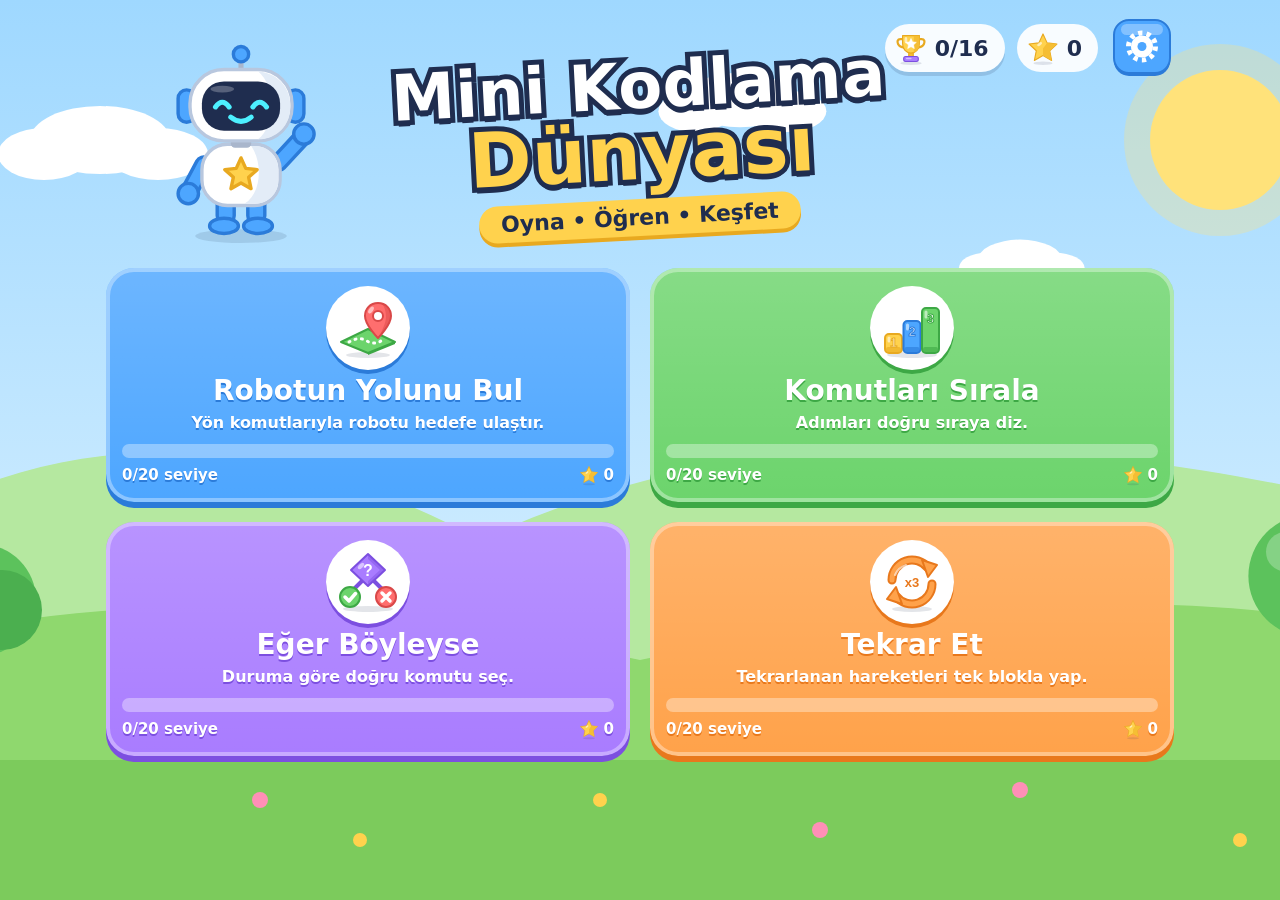
==== commit 74475d41: "feat: rozet, kupa ve Başarılarım ekranını ekle - 10 rozet (küçük başarılar) ve 6 kupa (büyük hedefle" ====
--- a/index.html
+++ b/index.html
@@ -9,6 +9,7 @@
   <link rel="stylesheet" href="css/screens/home.css">
   <link rel="stylesheet" href="css/screens/level-select.css">
   <link rel="stylesheet" href="css/screens/game.css">
+  <link rel="stylesheet" href="css/screens/achievements.css">
   <link rel="stylesheet" href="css/games/path-finder.css">
   <link rel="stylesheet" href="css/games/command-order.css">
   <link rel="stylesheet" href="css/games/if-then.css">
@@ -38,6 +39,8 @@
   <script src="js/core/drag-drop.js"></script>
   <script src="js/core/router.js"></script>
   <script src="js/core/games-registry.js"></script>
+  <script src="js/core/achievements.js"></script>
+  <script src="js/core/sound.js"></script>
   <script src="js/games/path-finder/engine.js"></script>
   <script src="js/games/path-finder/levels.js"></script>
   <script src="js/games/path-finder/board-view.js"></script>
@@ -52,10 +55,13 @@
   <script src="js/games/repeat/engine.js"></script>
   <script src="js/games/repeat/levels.js"></script>
   <script src="js/games/repeat/game.js"></script>
+  <script src="js/screens/reward-view.js"></script>
+  <script src="js/screens/celebration.js"></script>
   <script src="js/screens/settings-dialog.js"></script>
   <script src="js/screens/home-screen.js"></script>
   <script src="js/screens/level-select-screen.js"></script>
   <script src="js/screens/game-screen.js"></script>
+  <script src="js/screens/achievements-screen.js"></script>
   <script src="js/app.js"></script>
 </body>
 </html>
--- a/css/base.css
+++ b/css/base.css
@@ -68,12 +68,12 @@
 .load-warning-steps { padding: 10px; background: var(--yellow); border-radius: 14px; }
 .load-warning-note { font-size: 16px; opacity: 0.75; }
 
-/* Renk sınıfları: oyun kartları ve zorluk grupları bunları kullanır */
+/* Renk sınıfları: oyun kartları, zorluk grupları ve ödüller bunları kullanır */
 .color-blue, .group-medium { --tone: var(--blue); --tone-dark: var(--blue-dark); }
 .color-green, .group-easy { --tone: var(--green); --tone-dark: var(--green-dark); }
 .color-purple, .group-hard { --tone: var(--purple); --tone-dark: var(--purple-dark); }
 .color-orange { --tone: var(--orange); --tone-dark: var(--orange-dark); }
-.group-expert { --tone: var(--red); --tone-dark: var(--red-dark); }
+.color-red, .group-expert { --tone: var(--red); --tone-dark: var(--red-dark); }
 
 /* Üst çubuk */
 .top-bar {
--- a/css/screens/achievements.css
+++ b/css/screens/achievements.css
@@ -0,0 +1,454 @@
+/* Başarılar: rozet ve kupa çizimleri, ana ekrandaki Başarılarım bölümü,
+   Başarılarım ekranı ve kutlama pencereleri. */
+
+/* Ödüllerde kullanılan ek renkler (oyun renkleri base.css'te) */
+.color-pink { --tone: #ff8fb7; --tone-dark: #e0608e; }
+.color-navy { --tone: #3a4d7a; --tone-dark: var(--navy); }
+.color-gold { --tone: var(--yellow); --tone-dark: var(--yellow-dark); }
+
+/* ---------- Rozet: kurdeleli, yuvarlak, küçük madalya ---------- */
+.reward-badge {
+  --size: 96px;
+  position: relative;
+  display: block;
+  width: var(--size);
+  height: calc(var(--size) * 1.22);
+  flex-shrink: 0;
+}
+
+/* İki kurdele ucu madalyanın arkasından yukarı çıkar */
+.badge-ribbon::before,
+.badge-ribbon::after {
+  content: "";
+  position: absolute;
+  top: 0;
+  width: 26%;
+  height: 50%;
+  background: var(--tone);
+  border: 3px solid var(--tone-dark);
+  border-radius: 4px;
+}
+
+.badge-ribbon::before { left: 24%; transform: skewX(14deg); }
+.badge-ribbon::after { right: 24%; transform: skewX(-14deg); background: var(--white); }
+
+.badge-medal {
+  position: absolute;
+  bottom: 0;
+  left: 0;
+  display: grid;
+  place-items: center;
+  width: var(--size);
+  height: var(--size);
+  border: 5px solid var(--tone-dark);
+  border-radius: 50%;
+  background: radial-gradient(circle at 32% 28%, rgba(255, 255, 255, 0.5), transparent 42%) var(--tone);
+  box-shadow: 0 5px 0 var(--tone-dark);
+  outline: 3px dashed rgba(255, 255, 255, 0.7);
+  outline-offset: calc(var(--size) * -0.17);
+}
+
+/* Rozetin veya kupanın ortasındaki işaret */
+.reward-symbol {
+  position: relative;
+  display: flex;
+  flex-direction: column;
+  align-items: center;
+  line-height: 1;
+}
+
+.reward-symbol-icon { position: relative; display: block; }
+.reward-symbol-icon img { width: calc(var(--size) * 0.5); height: calc(var(--size) * 0.5); }
+
+.reward-symbol-text {
+  font-size: calc(var(--size) * 0.38);
+  font-weight: 900;
+  color: var(--white);
+  text-shadow: 0 3px 0 var(--tone-dark);
+}
+
+/* Hem ikon hem sayı varsa ikisi de küçülür */
+.reward-symbol.has-caption .reward-symbol-icon img { width: calc(var(--size) * 0.38); height: calc(var(--size) * 0.38); }
+.reward-symbol.has-caption .reward-symbol-text { margin-top: -4px; font-size: calc(var(--size) * 0.24); }
+
+.reward-symbol-stars { display: flex; align-items: flex-end; }
+.reward-symbol-stars img { width: calc(var(--size) * 0.26); height: calc(var(--size) * 0.26); }
+.reward-symbol-stars img:nth-child(2) { width: calc(var(--size) * 0.32); height: calc(var(--size) * 0.32); margin-bottom: 6px; }
+
+/* Üstü çizili ikon (İpucusuz Kahraman: ipucu ampulü üzerinde kırmızı çizgi) */
+.reward-symbol.is-crossed .reward-symbol-icon::after {
+  content: "";
+  position: absolute;
+  top: 50%;
+  left: -6%;
+  width: 112%;
+  height: 6px;
+  background: var(--red);
+  border: 2px solid var(--white);
+  border-radius: 4px;
+  transform: rotate(-45deg);
+}
+
+/* ---------- Kupa: büyük altın kupa ve oyun renginde kaide ---------- */
+.reward-trophy {
+  --size: 150px;
+  position: relative;
+  display: block;
+  width: var(--size);
+  height: var(--size);
+  flex-shrink: 0;
+}
+
+.trophy-cup { width: 100%; height: 100%; }
+
+/* Kupanın gövdesindeki beyaz yuvarlak arma (oyun ikonu, robot veya yıldız) */
+.trophy-emblem {
+  position: absolute;
+  top: 15%;
+  left: 50%;
+  display: grid;
+  place-items: center;
+  width: 36%;
+  aspect-ratio: 1;
+  background: var(--white);
+  border: 4px solid var(--tone);
+  border-radius: 50%;
+  transform: translateX(-50%);
+}
+
+.trophy-emblem .reward-symbol-icon img { width: calc(var(--size) * 0.26); height: calc(var(--size) * 0.26); }
+
+/* Kupa görselindeki kaidenin üstüne oyun renginde plaka */
+.trophy-base {
+  position: absolute;
+  top: 73.4%;
+  left: 29.7%;
+  width: 40.6%;
+  height: 14%;
+  background: linear-gradient(to bottom, rgba(255, 255, 255, 0.35), transparent 60%) var(--tone);
+  border: 3px solid var(--tone-dark);
+  border-radius: 7px;
+}
+
+/* Şampiyon kupası ışıldar */
+.reward-trophy.color-gold { filter: drop-shadow(0 0 14px rgba(255, 210, 77, 0.95)); }
+
+/* ---------- Ana ekran: Başarılarım düğmesi ---------- */
+/* Yıldız sayacının hap görünümünü kullanır; dokunulabildiği için gölge ve basılma efekti eklenir. */
+.achievements-button {
+  border: 0;
+  color: var(--navy);
+  font-family: inherit;
+  cursor: pointer;
+  box-shadow: 0 4px 0 var(--shadow);
+  transition: transform 0.1s, box-shadow 0.1s;
+}
+
+.achievements-button:hover { transform: translateY(-2px); }
+.achievements-button:active { transform: translateY(4px); box-shadow: none; }
+
+/* ---------- Başarılarım ekranı ---------- */
+.reward-summary {
+  display: flex;
+  flex-wrap: wrap;
+  align-items: center;
+  justify-content: center;
+  gap: 10px 24px;
+  margin: 0;
+  padding: 14px 20px;
+  font-size: 20px;
+  font-weight: 800;
+}
+
+.reward-summary strong { font-size: 24px; }
+.reward-summary-item { display: flex; align-items: center; gap: 6px; }
+.reward-summary-item img { width: 40px; height: 40px; }
+
+.reward-section {
+  padding: 0 0 20px;
+  overflow: hidden;
+  background: var(--panel);
+  border-radius: var(--radius-lg);
+  box-shadow: 0 var(--lip) 0 var(--shadow);
+}
+
+.reward-section.is-badge { --tone: var(--blue); --tone-dark: var(--blue-dark); }
+.reward-section.is-trophy { --tone: var(--yellow); --tone-dark: var(--yellow-dark); }
+
+.reward-section-title {
+  display: flex;
+  flex-wrap: wrap;
+  align-items: center;
+  gap: 4px 12px;
+  margin: 0 0 8px;
+  padding: 10px 20px;
+  font-size: 28px;
+  color: var(--white);
+  background: var(--tone);
+  text-shadow: 0 2px 0 var(--tone-dark);
+}
+
+.reward-section.is-trophy .reward-section-title { color: var(--navy); text-shadow: none; }
+.reward-section-title img { width: 48px; height: 48px; }
+.reward-section-subtitle { font-size: 18px; opacity: 0.9; }
+
+.reward-section-count {
+  margin-left: auto;
+  padding: 2px 14px;
+  font-size: 20px;
+  color: var(--navy);
+  text-shadow: none;
+  background: var(--white);
+  border-radius: 999px;
+}
+
+.reward-group { padding: 0 20px; }
+.reward-group-title { margin: 14px 0 10px; font-size: 20px; }
+.reward-empty { margin: 0; font-weight: 700; opacity: 0.75; }
+
+.reward-grid {
+  display: grid;
+  grid-template-columns: repeat(auto-fill, minmax(190px, 1fr));
+  gap: 16px;
+}
+
+.reward-section.is-trophy .reward-grid { grid-template-columns: repeat(auto-fill, minmax(230px, 1fr)); }
+
+.reward-card {
+  display: flex;
+  flex-direction: column;
+  align-items: center;
+  gap: 6px;
+  padding: 16px 14px;
+  text-align: center;
+  background: color-mix(in srgb, var(--tone) 12%, var(--white));
+  border: 4px solid color-mix(in srgb, var(--tone) 55%, var(--white));
+  border-radius: var(--radius-md);
+}
+
+.reward-card-art { position: relative; display: block; }
+
+/* Kupalar bir rafın üstünde durur */
+.reward-card.is-trophy .reward-card-art::after {
+  content: "";
+  display: block;
+  width: 190px;
+  height: 14px;
+  margin: -6px auto 4px;
+  background: var(--orange-dark);
+  border-radius: 6px;
+  box-shadow: 0 5px 0 #b85a12;
+}
+
+.reward-title { margin: 4px 0 0; font-size: 21px; line-height: 1.15; }
+.reward-card.is-trophy .reward-title { font-size: 24px; }
+.reward-description { margin: 0; font-size: 16px; font-weight: 700; }
+.reward-condition { margin: 0; font-size: 15px; opacity: 0.85; }
+
+.reward-earned {
+  margin-top: auto;
+  padding: 4px 16px;
+  font-size: 16px;
+  font-weight: 900;
+  color: var(--white);
+  background: var(--green);
+  border-radius: 999px;
+  box-shadow: 0 3px 0 var(--green-dark);
+}
+
+.reward-progress { display: flex; align-items: center; gap: 8px; width: 100%; margin-top: auto; }
+.reward-progress .progress-bar { flex: 1; }
+.reward-progress-text { font-size: 15px; font-weight: 800; }
+
+/* Kilitli ödüller soluk ve gri görünür */
+.reward-card.is-locked { background: rgba(255, 255, 255, 0.6); border-color: #d9dee8; }
+.reward-card.is-locked .reward-badge,
+.reward-card.is-locked .reward-trophy { filter: grayscale(1); opacity: 0.4; }
+.reward-card.is-locked .reward-title,
+.reward-card.is-locked .reward-description { opacity: 0.65; }
+
+.reward-lock {
+  position: absolute;
+  right: -8px;
+  bottom: 18px;
+  width: 40px;
+  height: 40px;
+}
+
+/* ---------- Rozet kutlaması: üstten kayan kısa kart ---------- */
+.badge-toast {
+  position: fixed;
+  top: 16px;
+  left: 50%;
+  z-index: 200;
+  display: flex;
+  align-items: center;
+  gap: 16px;
+  width: min(460px, calc(100vw - 32px));
+  padding: 14px 20px;
+  color: var(--navy);
+  background: var(--white);
+  border: 5px solid var(--yellow);
+  border-radius: var(--radius-lg);
+  box-shadow: 0 8px 0 var(--yellow-dark), 0 16px 40px rgba(31, 45, 79, 0.3);
+  transform: translateX(-50%);
+  cursor: pointer;
+  animation: toast-in 0.5s cubic-bezier(0.34, 1.56, 0.64, 1);
+}
+
+.badge-toast.is-leaving { animation: toast-out 0.3s ease-in forwards; }
+.badge-toast .reward-badge { --size: 76px; animation: badge-spin 0.8s ease-out; }
+.badge-toast-text { display: flex; flex-direction: column; gap: 2px; min-width: 0; }
+
+.celebration-label {
+  align-self: flex-start;
+  padding: 2px 12px;
+  font-size: 15px;
+  font-weight: 900;
+  color: var(--navy);
+  background: var(--yellow);
+  border-radius: 999px;
+}
+
+.badge-toast .celebration-title { font-size: 24px; line-height: 1.1; }
+.badge-toast .celebration-description { font-size: 16px; font-weight: 700; }
+
+@keyframes toast-in {
+  from { opacity: 0; transform: translate(-50%, -140%); }
+  to { opacity: 1; transform: translate(-50%, 0); }
+}
+
+@keyframes toast-out {
+  to { opacity: 0; transform: translate(-50%, -140%); }
+}
+
+@keyframes badge-spin {
+  from { transform: scale(0.3) rotate(-200deg); }
+  to { transform: scale(1) rotate(0deg); }
+}
+
+/* ---------- Kupa kutlaması: tam ekran, konfetili özel pencere ---------- */
+.trophy-celebration {
+  width: 100vw;
+  max-width: none;
+  height: 100vh;
+  height: 100dvh;
+  max-height: none;
+  margin: 0;
+  padding: 16px;
+  overflow: hidden;
+  border: 0;
+  color: var(--white);
+  background: radial-gradient(circle at 50% 40%, #3a4d7a, var(--navy) 70%);
+}
+
+.trophy-celebration[open] { display: grid; place-items: center; }
+.trophy-celebration::backdrop { background: var(--navy); }
+
+.trophy-celebration-body {
+  position: relative;
+  z-index: 1;
+  display: flex;
+  flex-direction: column;
+  align-items: center;
+  gap: 12px;
+  max-width: 520px;
+  text-align: center;
+}
+
+.trophy-celebration .celebration-label { align-self: center; font-size: 20px; padding: 4px 18px; }
+
+.trophy-stage {
+  position: relative;
+  display: grid;
+  place-items: center;
+  width: min(300px, 70vw);
+  aspect-ratio: 1;
+}
+
+/* Kupanın arkasında dönen ışık hüzmeleri */
+.trophy-rays {
+  position: absolute;
+  inset: 0;
+  border-radius: 50%;
+  background: repeating-conic-gradient(rgba(255, 210, 77, 0.45) 0 12deg, transparent 12deg 30deg);
+  -webkit-mask: radial-gradient(circle, #000 35%, transparent 70%);
+  mask: radial-gradient(circle, #000 35%, transparent 70%);
+  animation: rays-turn 14s linear infinite;
+}
+
+.trophy-stage .reward-trophy {
+  --size: min(210px, 50vw);
+  animation: trophy-pop 0.9s cubic-bezier(0.34, 1.56, 0.64, 1);
+}
+
+.trophy-celebration .celebration-title {
+  margin: 0;
+  font-size: clamp(32px, 7vw, 46px);
+  font-weight: 900;
+  line-height: 1.05;
+  color: var(--yellow);
+  paint-order: stroke fill;
+  -webkit-text-stroke: 8px var(--navy-dark);
+}
+
+.trophy-celebration .celebration-description { margin: 0; font-size: 22px; font-weight: 800; }
+.trophy-celebration .btn { min-width: 200px; margin-top: 8px; font-size: 24px; }
+
+.confetti { position: absolute; inset: 0; pointer-events: none; }
+
+.confetti span {
+  position: absolute;
+  top: -24px;
+  left: var(--x);
+  width: 12px;
+  height: 18px;
+  border-radius: 3px;
+  background: var(--yellow);
+  animation: confetti-fall 3.2s linear var(--delay) infinite;
+}
+
+.confetti span:nth-child(5n + 1) { background: var(--blue); }
+.confetti span:nth-child(5n + 2) { background: var(--green); }
+.confetti span:nth-child(5n + 3) { background: var(--red); }
+.confetti span:nth-child(5n + 4) { background: var(--purple); width: 10px; height: 10px; border-radius: 50%; }
+
+@keyframes confetti-fall {
+  to { transform: translateY(110vh) rotate(var(--turn)); }
+}
+
+@keyframes rays-turn {
+  to { transform: rotate(360deg); }
+}
+
+@keyframes trophy-pop {
+  0% { transform: scale(0.2) translateY(60px) rotate(-12deg); opacity: 0; }
+  100% { transform: scale(1) translateY(0) rotate(0deg); opacity: 1; }
+}
+
+/* ---------- Telefon ---------- */
+@media (max-width: 560px) {
+  .reward-section-title { font-size: 24px; padding: 8px 14px; }
+  .reward-section-title img { width: 38px; height: 38px; }
+  .reward-group { padding: 0 12px; }
+  .reward-grid { grid-template-columns: repeat(2, 1fr); gap: 10px; }
+  .reward-section.is-trophy .reward-grid { grid-template-columns: 1fr; }
+  .reward-card { padding: 12px 8px; }
+  .reward-card .reward-badge { --size: 80px; }
+  .reward-title { font-size: 18px; }
+  .reward-description { font-size: 15px; }
+  .reward-condition { font-size: 14px; }
+  .badge-toast { gap: 12px; padding: 10px 14px; }
+  .badge-toast .reward-badge { --size: 60px; }
+  .badge-toast .celebration-title { font-size: 20px; }
+}
+
+@media (prefers-reduced-motion: reduce) {
+  .badge-toast,
+  .badge-toast .reward-badge,
+  .trophy-stage .reward-trophy,
+  .trophy-rays,
+  .confetti span { animation: none; }
+  .badge-toast.is-leaving { animation: none; opacity: 0; }
+  .confetti { display: none; }
+}
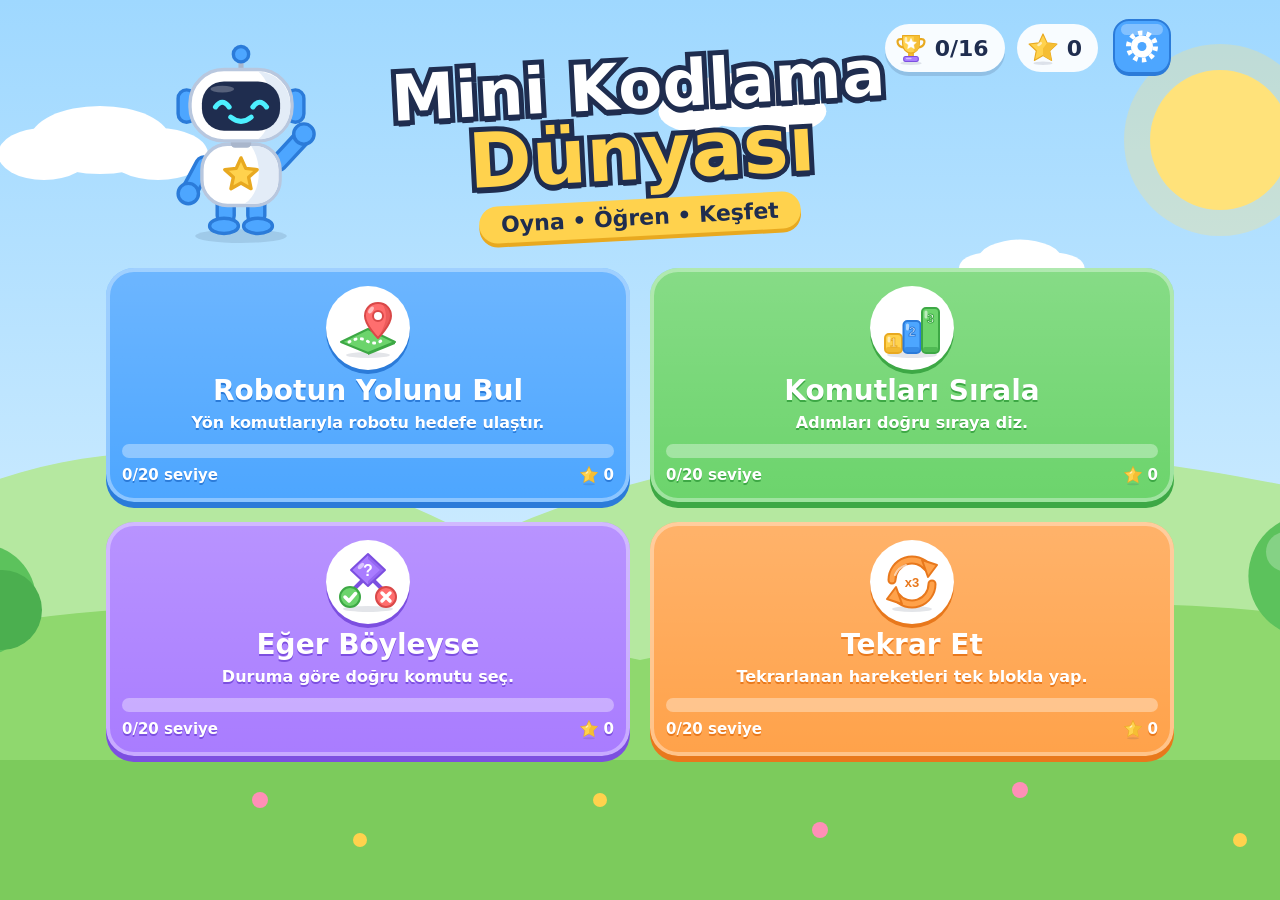
==== commit 9549199d: "feat: ses efektleri ve animasyonları ekle - Doğru, yanlış, yıldız ve seviye sonu sesleri (Web Audio," ====
--- a/index.html
+++ b/index.html
@@ -14,6 +14,7 @@
   <link rel="stylesheet" href="css/games/command-order.css">
   <link rel="stylesheet" href="css/games/if-then.css">
   <link rel="stylesheet" href="css/games/repeat.css">
+  <link rel="stylesheet" href="css/animations.css">
 </head>
 <body>
   <main id="app" class="app">
--- a/css/screens/level-select.css
+++ b/css/screens/level-select.css
@@ -88,9 +88,10 @@
 .level-button.is-locked .level-number { filter: grayscale(0.6); }
 
 /* Sıradaki seviye: nabız gibi atan bir halka ile vurgulanır */
+/* Nabız animasyonu, giriş animasyonuyla birlikte css/animations.css dosyasında bağlanır
+   (hareket azaltma kuralı da orada). */
 .level-button.is-next {
   box-shadow: 0 4px 0 var(--shadow), 0 0 0 4px var(--yellow);
-  animation: next-level-pulse 1.6s ease-in-out infinite;
 }
 
 @keyframes next-level-pulse {
@@ -98,9 +99,6 @@
   50% { box-shadow: 0 4px 0 var(--shadow), 0 0 0 9px rgba(255, 210, 77, 0.45); }
 }
 
-@media (prefers-reduced-motion: reduce) {
-  .level-button.is-next { animation: none; }
-}
 
 .level-number {
   display: grid;
--- a/css/screens/achievements.css
+++ b/css/screens/achievements.css
@@ -395,27 +395,7 @@
 .trophy-celebration .celebration-description { margin: 0; font-size: 22px; font-weight: 800; }
 .trophy-celebration .btn { min-width: 200px; margin-top: 8px; font-size: 24px; }
 
-.confetti { position: absolute; inset: 0; pointer-events: none; }
-
-.confetti span {
-  position: absolute;
-  top: -24px;
-  left: var(--x);
-  width: 12px;
-  height: 18px;
-  border-radius: 3px;
-  background: var(--yellow);
-  animation: confetti-fall 3.2s linear var(--delay) infinite;
-}
-
-.confetti span:nth-child(5n + 1) { background: var(--blue); }
-.confetti span:nth-child(5n + 2) { background: var(--green); }
-.confetti span:nth-child(5n + 3) { background: var(--red); }
-.confetti span:nth-child(5n + 4) { background: var(--purple); width: 10px; height: 10px; border-radius: 50%; }
-
-@keyframes confetti-fall {
-  to { transform: translateY(110vh) rotate(var(--turn)); }
-}
+/* Konfeti ortak stildir: css/animations.css */
 
 @keyframes rays-turn {
   to { transform: rotate(360deg); }
@@ -447,8 +427,6 @@
   .badge-toast,
   .badge-toast .reward-badge,
   .trophy-stage .reward-trophy,
-  .trophy-rays,
-  .confetti span { animation: none; }
+  .trophy-rays { animation: none; }
   .badge-toast.is-leaving { animation: none; opacity: 0; }
-  .confetti { display: none; }
-}
+}
--- a/css/animations.css
+++ b/css/animations.css
@@ -0,0 +1,192 @@
+/* Ortak animasyonlar: ekran geçişleri, sırayla giren kartlar, düğme basma efekti, robotun bekleme ve
+   tepki hareketleri, sonuç paneli, yıldızlar ve konfeti.
+   Bu dosya oyun stillerinden sonra yüklenir; böylece aynı öğedeki eski geçiş ayarlarının üstüne yazar.
+   Süreler burada CSS değişkenlerinde toplanır. Sonuç panelinin süreleri JS'teki MKD.timing.RESULT
+   sabitinden gelir (yıldız sesleriyle aynı anda olsun diye). Animasyonlar tıklamayı engellemez. */
+:root {
+  --spring: cubic-bezier(0.34, 1.56, 0.64, 1); /* Hedefi biraz aşıp geri dönen, yaylı hareket */
+  --screen-enter-duration: 0.32s;
+  --screen-enter-shift: 14px;
+  --item-enter-duration: 0.42s;
+  --stagger-step: 0.04s; /* Sırayla giren kartlar arasındaki gecikme */
+  --press-duration: 0.22s;
+  --press-scale: 0.94;
+  --robot-idle-duration: 3.2s;
+  --robot-talk-duration: 0.45s;
+  --robot-cheer-duration: 0.5s;
+  --robot-shake-duration: 0.7s;
+  --star-pop-duration: 0.55s;
+  --confetti-fall-duration: 3.2s;
+}
+
+/* ---------- Ekran geçişi: yeni ekran hafifçe yukarıdan kayarak ve belirerek gelir ----------
+   Kayma yukarıdan aşağıya doğrudur; böylece sayfanın altında geçici kaydırma çubuğu oluşmaz. */
+.screen { animation: screen-enter var(--screen-enter-duration) ease-out backwards; }
+
+@keyframes screen-enter {
+  from { opacity: 0; transform: translateY(calc(-1 * var(--screen-enter-shift))); }
+}
+
+/* ---------- Ana ekran kartları ve seviye düğmeleri sırayla girer (--i: öğenin sırası, JS verir) ---------- */
+.game-card,
+.level-button {
+  animation: item-enter var(--item-enter-duration) ease-out calc(var(--i, 0) * var(--stagger-step)) backwards;
+}
+
+/* Sıradaki seviyenin nabız halkası, giriş animasyonundan sonra da sürer. */
+.level-button.is-next {
+  animation:
+    item-enter var(--item-enter-duration) ease-out calc(var(--i, 0) * var(--stagger-step)) backwards,
+    next-level-pulse 1.6s ease-in-out infinite;
+}
+
+/* Taşma olmasın diye büyüme hedefi aşmaz (yaylı değil, yumuşak biter). */
+@keyframes item-enter {
+  from { opacity: 0; transform: scale(0.85); }
+}
+
+/* ---------- Düğmeler: basınca küçülür, bırakınca yaylanarak eski boyuna döner ----------
+   Ayrı "scale" özelliği kullanılır; düğmelerin kendi translate basma efektleri bozulmaz. */
+.btn,
+.icon-button,
+.action-button,
+.pf-pad-button,
+.co-card,
+.if-block,
+.game-card,
+.level-button,
+.achievements-button {
+  transition:
+    transform var(--press-duration) var(--spring),
+    scale var(--press-duration) var(--spring),
+    box-shadow 0.1s;
+}
+
+.btn:not(:disabled):active,
+.icon-button:not(:disabled):active,
+.action-button:not(:disabled):active,
+.pf-pad-button:not(:disabled):active,
+.co-card:not(:disabled):active,
+.if-block:not(:disabled):active,
+.game-card:active,
+.level-button:not(:disabled):active,
+.achievements-button:active { scale: var(--press-scale); }
+
+/* Sürüklenen kopya (hayalet) parmağı gecikmesiz izlemeli; kopyalandığı düğmenin yaylı geçişi kapatılır. */
+body > .drag-ghost { transition: none; }
+
+/* ---------- Robot: beklerken hafifçe sallanır ve nefes alır ---------- */
+.speech-robot,
+.pf-robot img,
+.if-robot img {
+  transform-origin: 50% 90%;
+  animation: robot-idle var(--robot-idle-duration) ease-in-out infinite;
+}
+
+@keyframes robot-idle {
+  0%, 100% { transform: rotate(0deg) scale(1, 1); }
+  25% { transform: rotate(-3deg) scale(0.98, 1.03); }
+  75% { transform: rotate(3deg) scale(0.98, 1.03); }
+}
+
+/* Konuşma balonu değişince robotun ağzı oynar: kısa basılıp uzama (görsel dosyası değişmez). */
+.speech-robot.is-talking { animation: robot-talk var(--robot-talk-duration) ease-in-out; }
+
+@keyframes robot-talk {
+  20%, 60% { transform: scale(1.06, 0.92); }
+  40%, 80% { transform: scale(0.97, 1.05); }
+}
+
+/* Doğru: sevinç zıplaması (iki kez) */
+.speech-robot.is-cheering { animation: robot-cheer var(--robot-cheer-duration) ease-out 2; }
+
+@keyframes robot-cheer {
+  40% { transform: translateY(-28%) rotate(-6deg) scale(1.08); }
+  75% { transform: translateY(0) scale(1.08, 0.92); }
+}
+
+/* Yanlış: yumuşak kafa sallama ("olmadı, yeniden deneyelim"); cezalandırıcı bir sarsıntı değildir. */
+.speech-robot.is-shaking,
+.pf-robot.is-shaking img { animation: robot-shake var(--robot-shake-duration) ease-in-out; }
+
+@keyframes robot-shake {
+  20% { transform: rotate(-10deg); }
+  40% { transform: rotate(8deg); }
+  60% { transform: rotate(-6deg); }
+  80% { transform: rotate(3deg); }
+}
+
+/* ---------- Pencereler yaylanarak açılır ---------- */
+.dialog[open] { animation: panel-spring var(--item-enter-duration) var(--spring); }
+
+/* ---------- Sonuç paneli: panel yaylanarak girer, yıldızlar tek tek "pop" ile belirir ---------- */
+.result-panel { animation: panel-spring var(--enter-duration) var(--spring) backwards; }
+
+@keyframes panel-spring {
+  from { opacity: 0; transform: scale(0.6); }
+}
+
+.result-star { animation: star-pop var(--star-pop-duration) var(--spring) var(--pop-delay) backwards; }
+
+@keyframes star-pop {
+  0% { opacity: 0; transform: scale(0) rotate(-45deg); }
+  70% { opacity: 1; transform: scale(1.3) rotate(10deg); }
+  100% { transform: scale(1) rotate(0deg); }
+}
+
+/* ---------- Konfeti (kupa kutlaması ve sonuç paneli) ---------- */
+.confetti { position: absolute; inset: 0; pointer-events: none; }
+
+.confetti span {
+  position: absolute;
+  top: -24px;
+  left: var(--x);
+  width: 12px;
+  height: 18px;
+  border-radius: 3px;
+  background: var(--yellow);
+  animation: confetti-fall var(--confetti-fall-duration) linear var(--delay) infinite;
+}
+
+.confetti span:nth-child(5n + 1) { background: var(--blue); }
+.confetti span:nth-child(5n + 2) { background: var(--green); }
+.confetti span:nth-child(5n + 3) { background: var(--red); }
+.confetti span:nth-child(5n + 4) { background: var(--purple); width: 10px; height: 10px; border-radius: 50%; }
+
+/* Sonuç panelindeki konfeti bütün ekranı kaplar, bir kez yağar ve biter. Taşma ve kaydırma çubuğu oluşturmaz. */
+.result-confetti { position: fixed; z-index: 5; overflow: hidden; }
+.result-confetti span { animation-iteration-count: 1; }
+
+@keyframes confetti-fall {
+  to { transform: translateY(110vh) rotate(var(--turn)); }
+}
+
+/* ---------- Hareket azaltma tercihi: yeni animasyonlar kapanır, her şey anında görünür ---------- */
+@media (prefers-reduced-motion: reduce) {
+  .screen,
+  .game-card,
+  .level-button,
+  .level-button.is-next,
+  .speech-robot,
+  .speech-robot.is-talking,
+  .speech-robot.is-cheering,
+  .speech-robot.is-shaking,
+  .pf-robot img,
+  .pf-robot.is-shaking img,
+  .if-robot img,
+  .dialog[open],
+  .result-panel,
+  .result-star { animation: none; }
+
+  .btn:not(:disabled):active,
+  .icon-button:not(:disabled):active,
+  .action-button:not(:disabled):active,
+  .pf-pad-button:not(:disabled):active,
+  .co-card:not(:disabled):active,
+  .if-block:not(:disabled):active,
+  .game-card:active,
+  .level-button:not(:disabled):active,
+  .achievements-button:active { scale: none; }
+
+  .confetti { display: none; }
+}
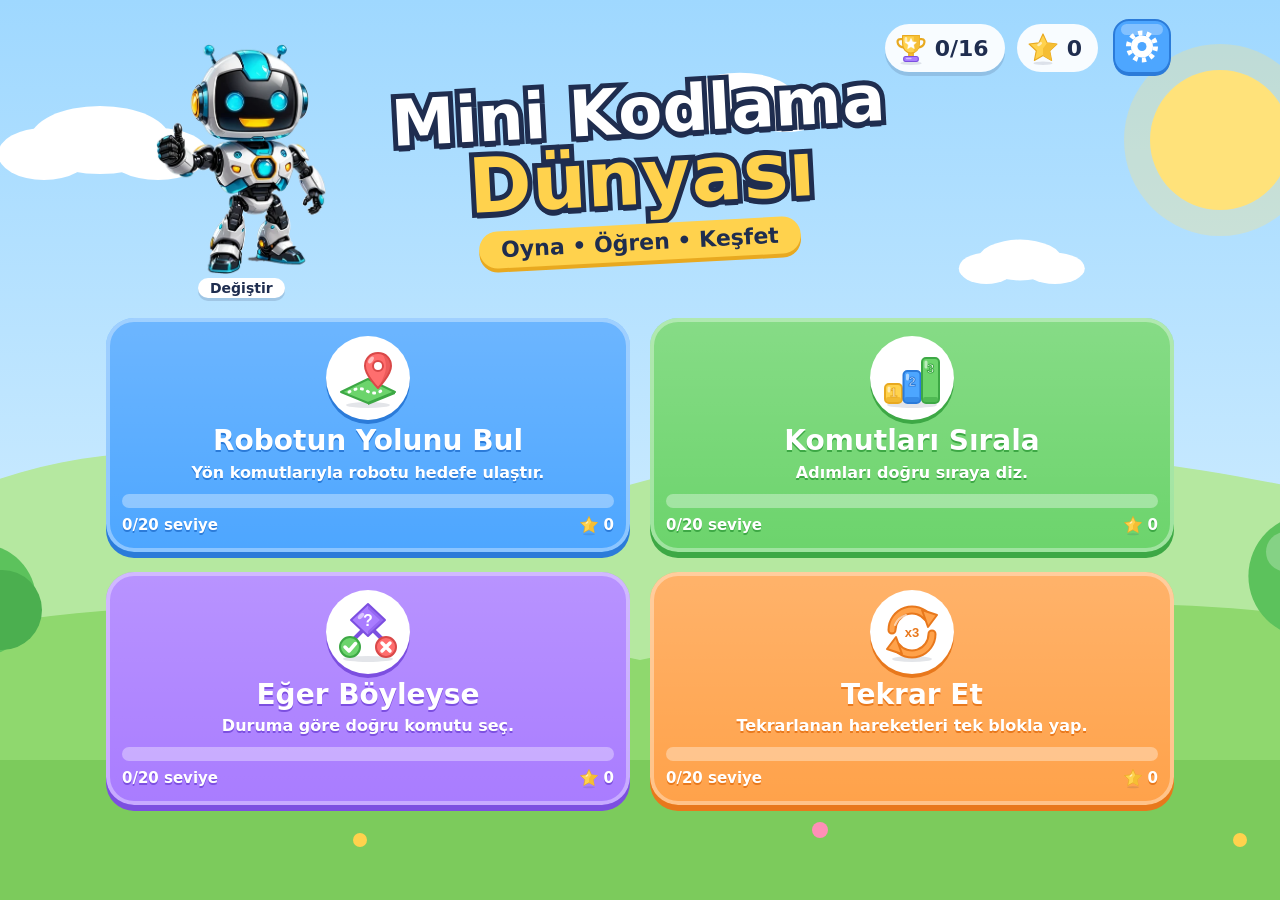
==== commit b0e6c62e: "feat: karakter seçimi ve yeni robot karakterleri ekle - Robi'nin yeni görseli (zemini silinmiş WebP)" ====
--- a/index.html
+++ b/index.html
@@ -32,6 +32,7 @@
   <!-- Sıra önemlidir: önce çekirdek, sonra oyunlar, ekranlar ve en son app.js -->
   <script src="js/core/config.js"></script>
   <script src="js/core/storage.js"></script>
+  <script src="js/core/characters.js"></script>
   <script src="js/core/stars.js"></script>
   <script src="js/core/progress.js"></script>
   <script src="js/core/dom.js"></script>
@@ -59,6 +60,7 @@
   <script src="js/screens/reward-view.js"></script>
   <script src="js/screens/celebration.js"></script>
   <script src="js/screens/settings-dialog.js"></script>
+  <script src="js/screens/character-dialog.js"></script>
   <script src="js/screens/home-screen.js"></script>
   <script src="js/screens/level-select-screen.js"></script>
   <script src="js/screens/game-screen.js"></script>
--- a/css/screens/home.css
+++ b/css/screens/home.css
@@ -58,12 +58,34 @@
   transform: rotate(-3deg);
 }
 
-.home-robot {
+/* Seçili karakter: dokununca karakter seçme penceresi açılır */
+.home-character {
   grid-column: 1;
   grid-row: 1;
+  justify-self: center;
+  display: grid;
+  justify-items: center;
+  gap: 4px;
+  padding: 0;
+  border: 0;
+  background: none;
+  cursor: pointer;
+  pointer-events: auto;
+}
+
+.home-character-change {
+  padding: 2px 12px;
+  font-size: 14px;
+  font-weight: 800;
+  color: var(--navy);
+  background: var(--white);
+  border-radius: 999px;
+  box-shadow: 0 3px 0 var(--shadow);
+}
+
+.home-robot {
   width: 170px;
   height: auto;
-  justify-self: center;
   animation: robot-wave 3s ease-in-out infinite;
   transform-origin: bottom center;
 }
@@ -72,6 +94,36 @@
   0%, 100% { transform: rotate(0deg); }
   50% { transform: rotate(-3deg) translateY(-6px); }
 }
+
+/* Karakter seçme penceresi: karakterler ikişerli ızgarada, seçili olan sarı çerçeveli */
+/* Satıra sığan kadar karakter dizilir; son satırda kalanlar ortalanır. */
+.character-dialog { --character-columns: 3; max-width: min(560px, calc(100vw - 32px)); }
+
+.character-grid {
+  --character-gap: 12px;
+  display: flex;
+  flex-wrap: wrap;
+  justify-content: center;
+  gap: var(--character-gap);
+}
+
+.character-option {
+  flex: 0 0 calc((100% - (var(--character-columns) - 1) * var(--character-gap)) / var(--character-columns));
+  display: grid;
+  justify-items: center;
+  gap: 6px;
+  padding: 10px;
+  border: 4px solid transparent;
+  border-radius: var(--radius-md);
+  background: rgba(31, 45, 79, 0.06);
+  cursor: pointer;
+  transition: transform 0.15s;
+}
+
+.character-option img { width: auto; height: 120px; object-fit: contain; }
+.character-option:not([aria-pressed="true"]):hover { transform: translateY(-3px); }
+.character-option[aria-pressed="true"] { border-color: var(--yellow); background: rgba(255, 210, 77, 0.25); }
+.character-name { font-size: 18px; font-weight: 800; color: var(--navy); }
 
 .game-grid {
   display: grid;
@@ -148,6 +200,8 @@
   .home-hero { grid-template-columns: auto 1fr; gap: 8px; margin-top: 0; }
   .home-title { grid-column: 2; }
   .home-robot { width: 76px; }
+  .character-dialog { --character-columns: 2; }
+  .character-option img { height: 96px; }
   .logo-top { font-size: 28px; }
   .logo-bottom { font-size: 34px; }
   .logo span { -webkit-text-stroke-width: 7px; text-shadow: 0 3px 0 var(--navy); }
--- a/css/games/path-finder.css
+++ b/css/games/path-finder.css
@@ -51,7 +51,8 @@
 .pf-goal, .pf-coin { z-index: 2; }
 .pf-hint-marker { z-index: 3; }
 .pf-robot { z-index: 4; transition: transform 0.4s ease-in-out; }
-.pf-robot img { width: 88%; height: 88%; }
+/* Robot, başlangıç karesinin kesik çizgili çerçevesinin (%88) içinde kalır */
+.pf-robot img { width: 72%; height: 72%; object-fit: contain; }
 
 /* Başlangıç karesi: kesik çizgili lacivert çerçeve */
 .pf-start::after {
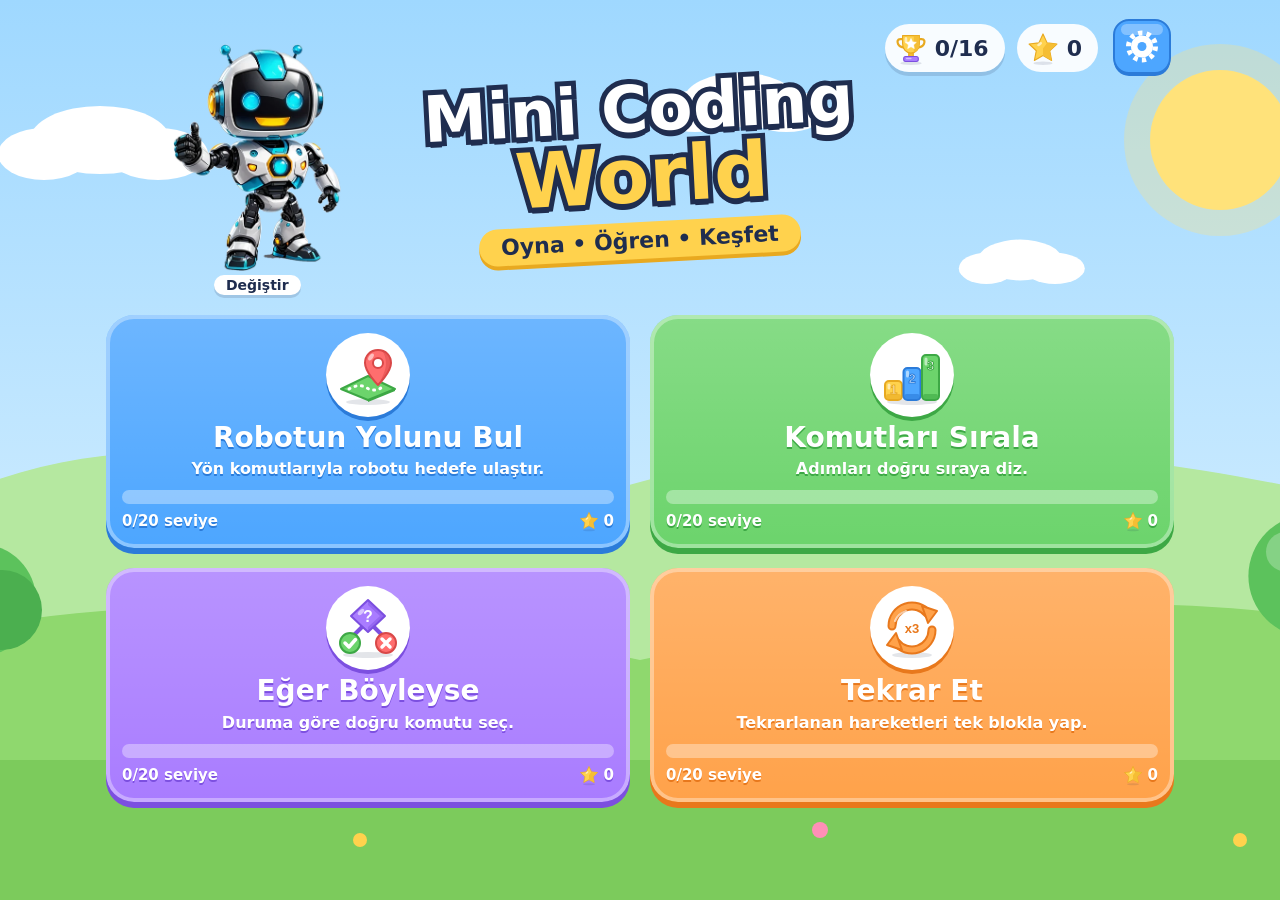
==== commit 9ee0d638: "refactor: projeyi MiniCodingWorld adına taşı ve localStorage anahtarlarını güncelle Co-Authored-By: " ====
--- a/index.html
+++ b/index.html
@@ -3,7 +3,7 @@
 <head>
   <meta charset="utf-8">
   <meta name="viewport" content="width=device-width, initial-scale=1">
-  <title>Mini Kodlama Dünyası</title>
+  <title>Mini Coding World</title>
   <link rel="icon" href="assets/icons/star.svg">
   <link rel="stylesheet" href="css/base.css">
   <link rel="stylesheet" href="css/screens/home.css">
--- a/css/screens/home.css
+++ b/css/screens/home.css
@@ -83,9 +83,13 @@
   box-shadow: 0 3px 0 var(--shadow);
 }
 
+/* Karakter görsellerinin genişliği farklıdır; sabit oranlı kutu, karakter değişince ekranın kaymasını önler. */
 .home-robot {
   width: 170px;
   height: auto;
+  aspect-ratio: 3 / 4;
+  object-fit: contain;
+  object-position: bottom;
   animation: robot-wave 3s ease-in-out infinite;
   transform-origin: bottom center;
 }
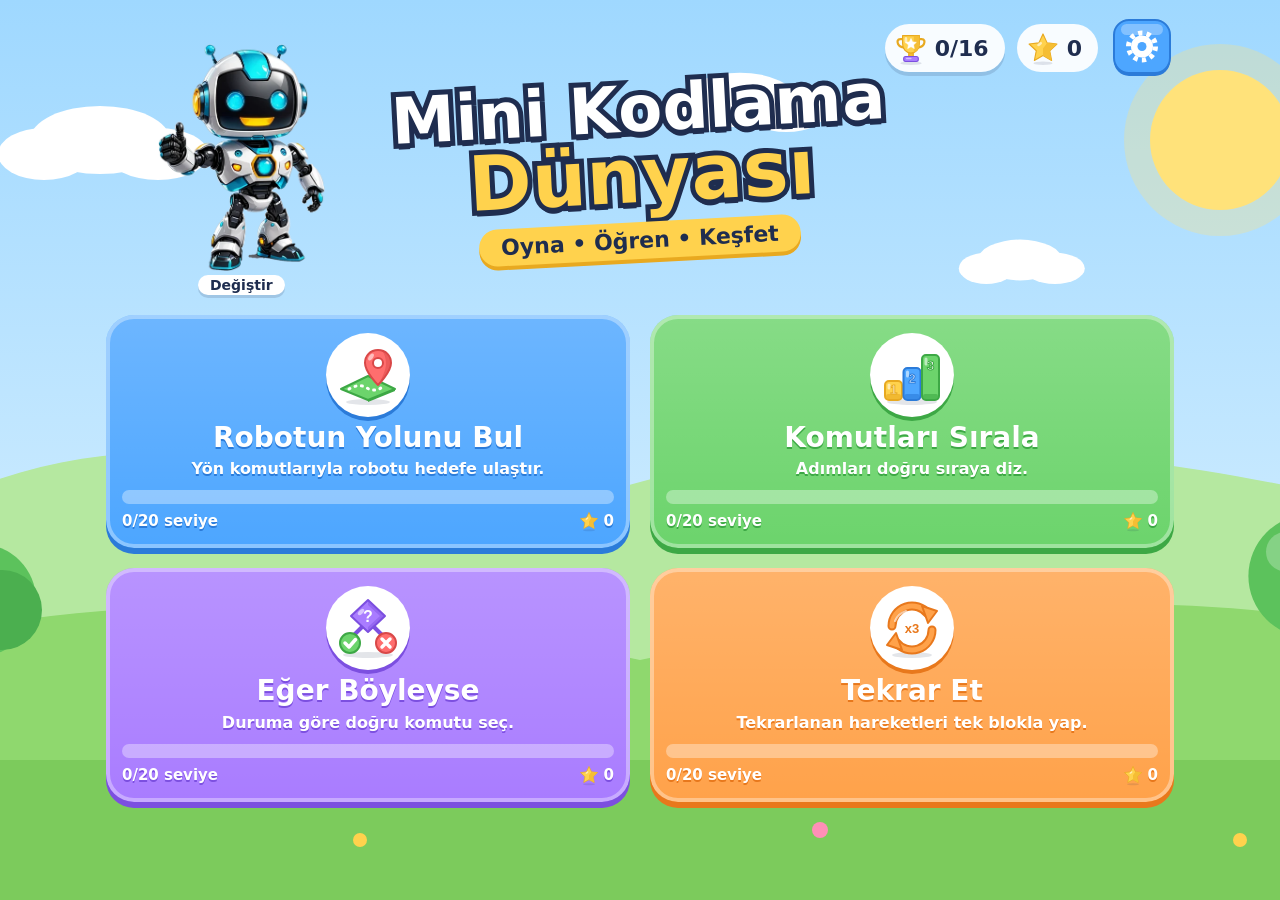
==== commit 4c19b6b6: "feat: uygulama adını ve ana ekran başlığını Türkçeleştir Ana ekran logosu, sekme başlığı, galeri say" ====
--- a/index.html
+++ b/index.html
@@ -3,7 +3,7 @@
 <head>
   <meta charset="utf-8">
   <meta name="viewport" content="width=device-width, initial-scale=1">
-  <title>Mini Coding World</title>
+  <title>Mini Kodlama Dünyası</title>
   <link rel="icon" href="assets/icons/star.svg">
   <link rel="stylesheet" href="css/base.css">
   <link rel="stylesheet" href="css/screens/home.css">
